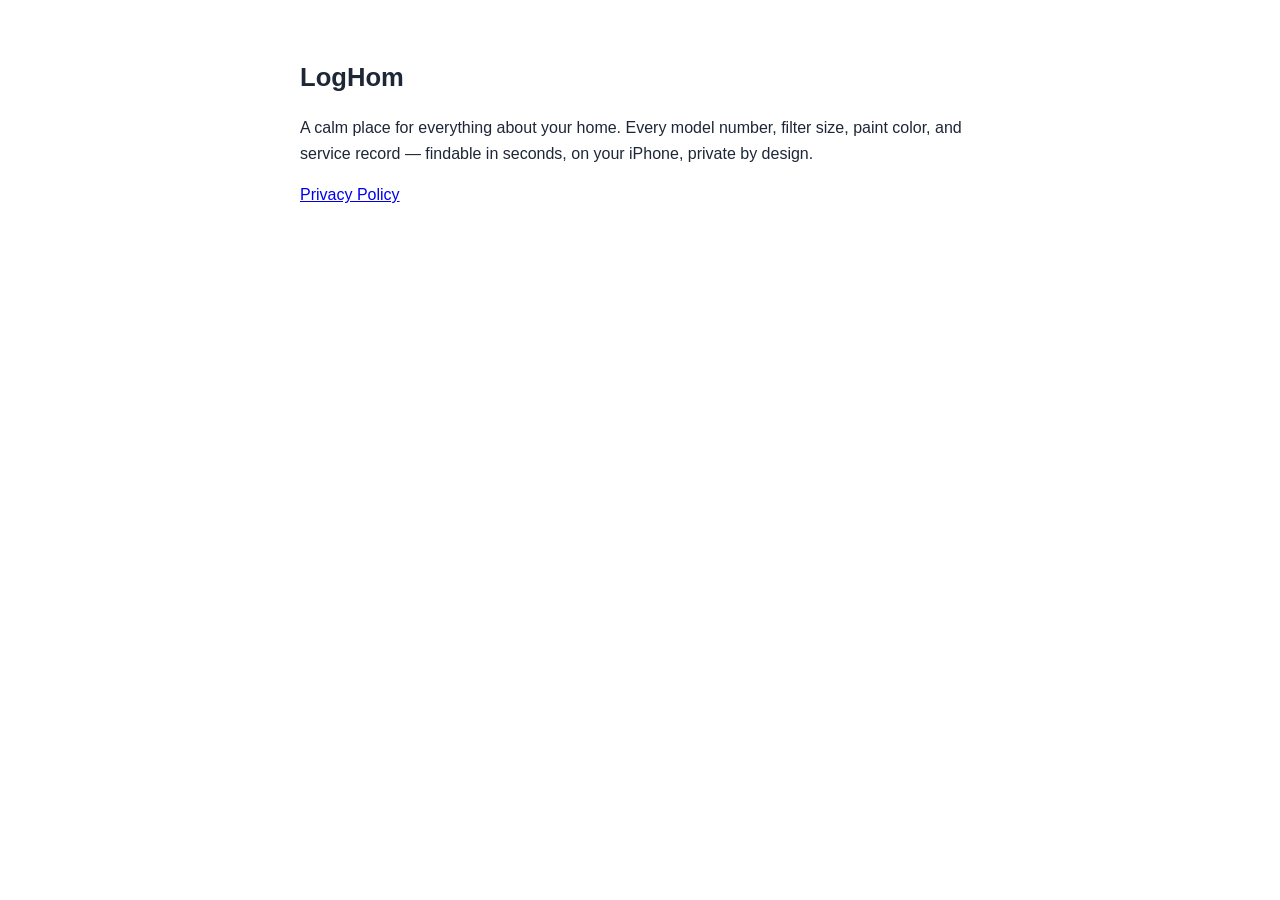
==== index.html @ 33694860 "LogHom site: privacy policy + landing page" ====
<!DOCTYPE html>
<html lang="en">
<head>
<meta charset="utf-8">
<meta name="viewport" content="width=device-width, initial-scale=1">
<title>LogHom</title>
<style>
  body { font-family: -apple-system, BlinkMacSystemFont, "Segoe UI", Roboto, sans-serif;
         max-width: 680px; margin: 0 auto; padding: 40px 24px; color: #1d2736; line-height: 1.6; }
  h1 { font-size: 1.6em; }
  @media (prefers-color-scheme: dark) { body { background: #0d1117; color: #e7edf3; } a { color: #8ab4f8; } }
</style>
</head>
<body>
<h1>LogHom</h1>
<p>A calm place for everything about your home. Every model number, filter size, paint color, and service record — findable in seconds, on your iPhone, private by design.</p>
<p><a href="privacy.html">Privacy Policy</a></p>
</body>
</html>
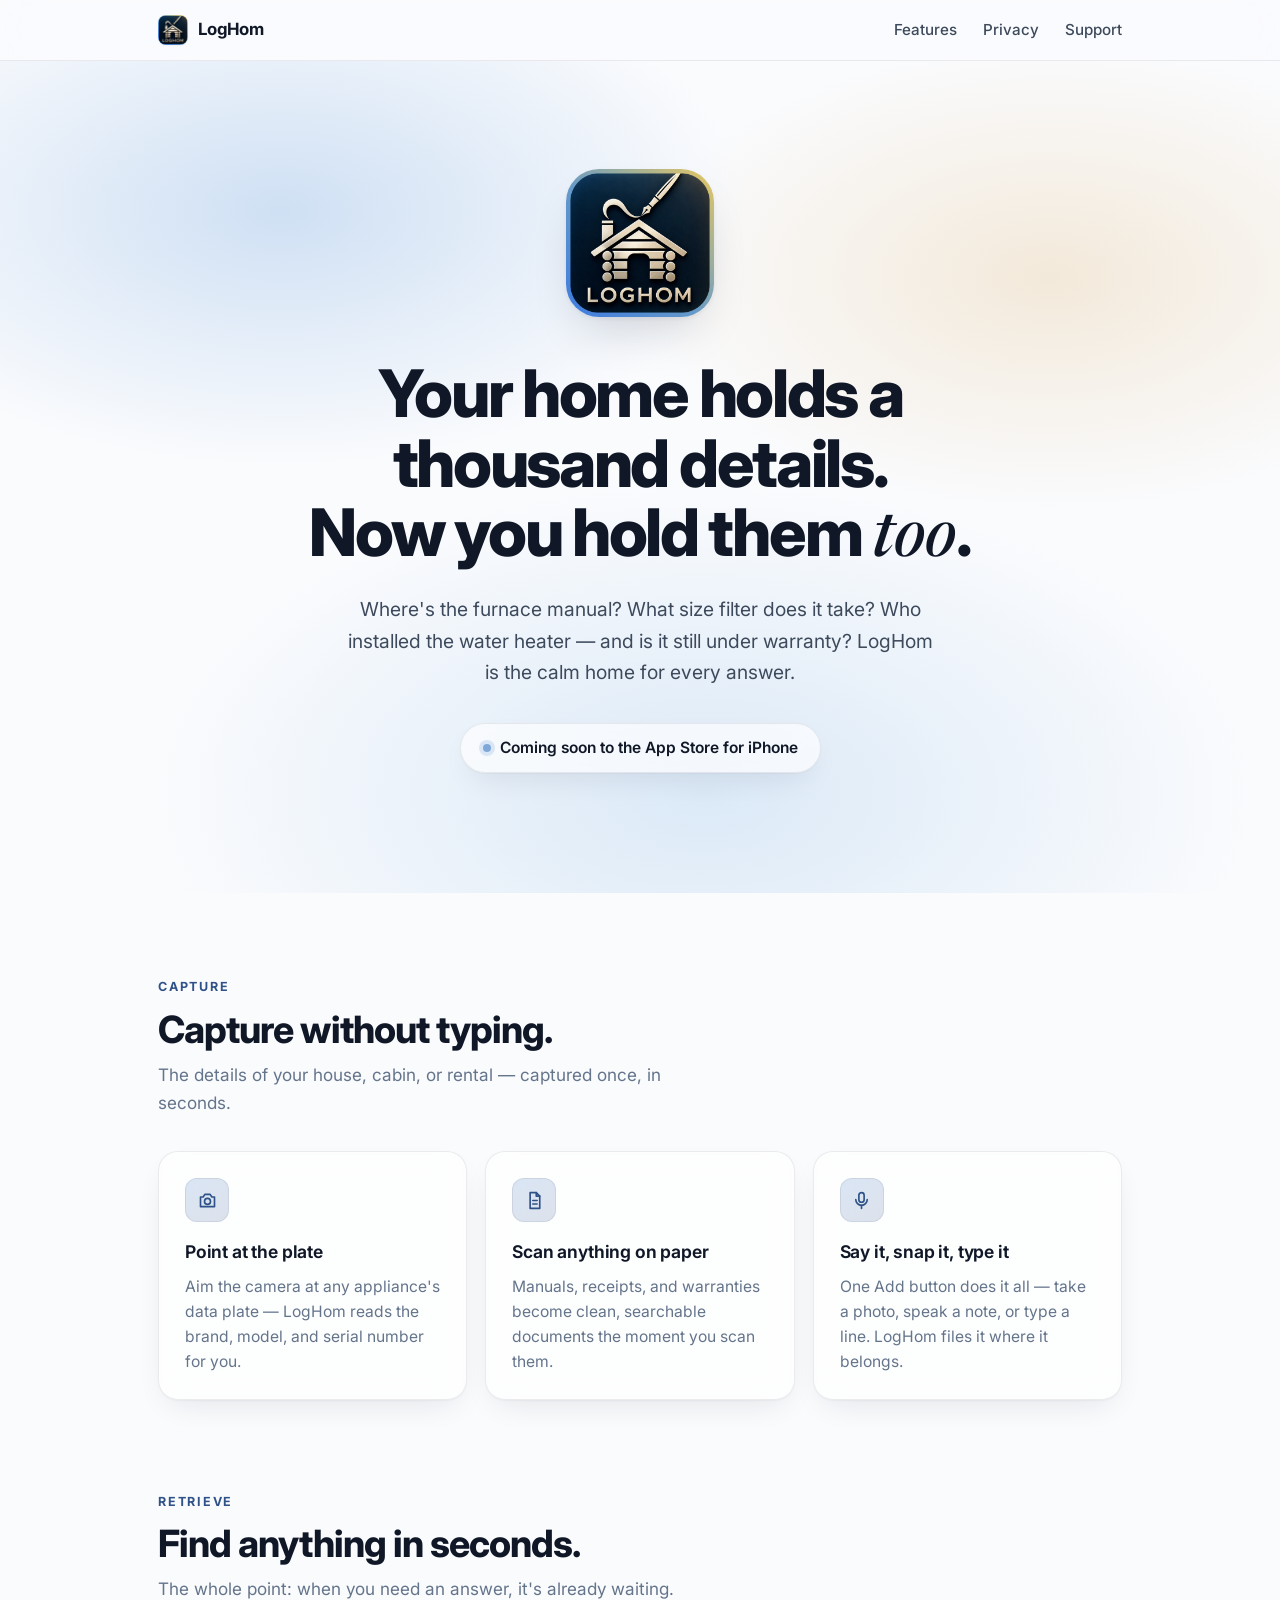
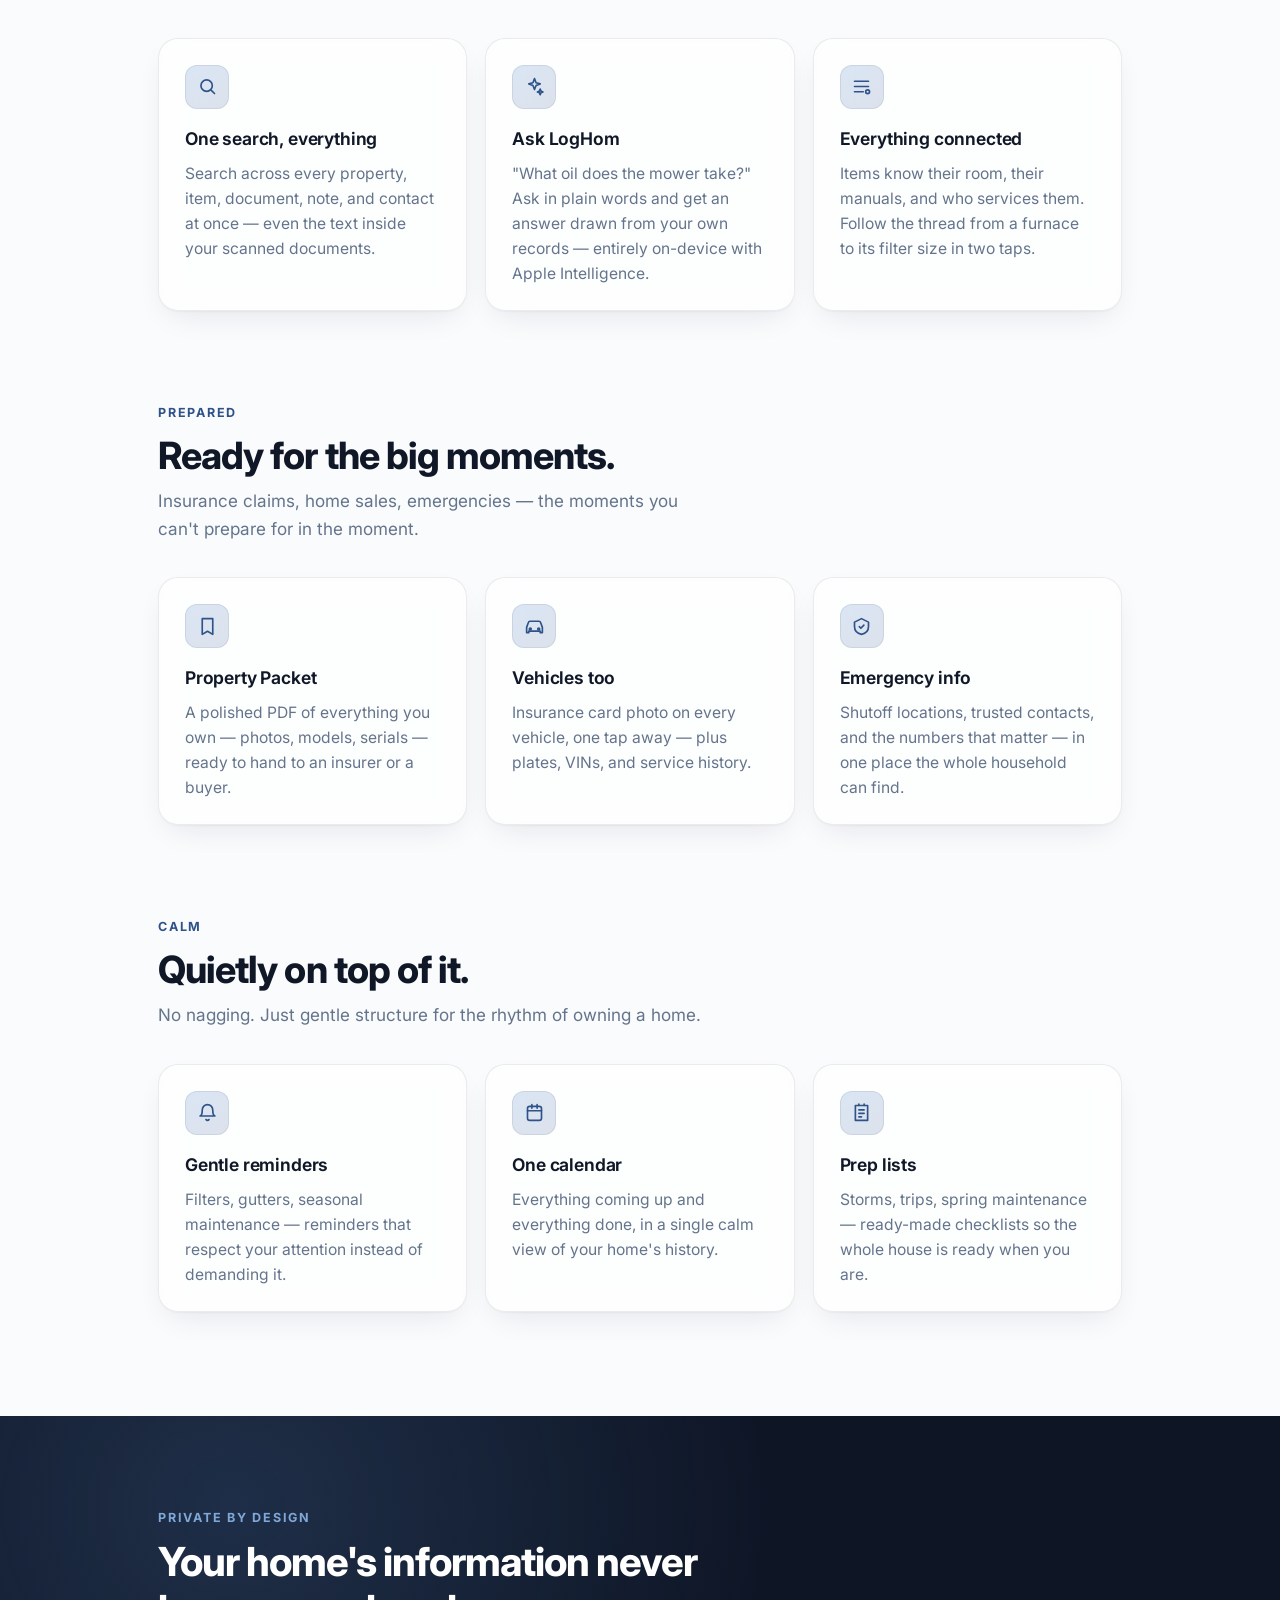
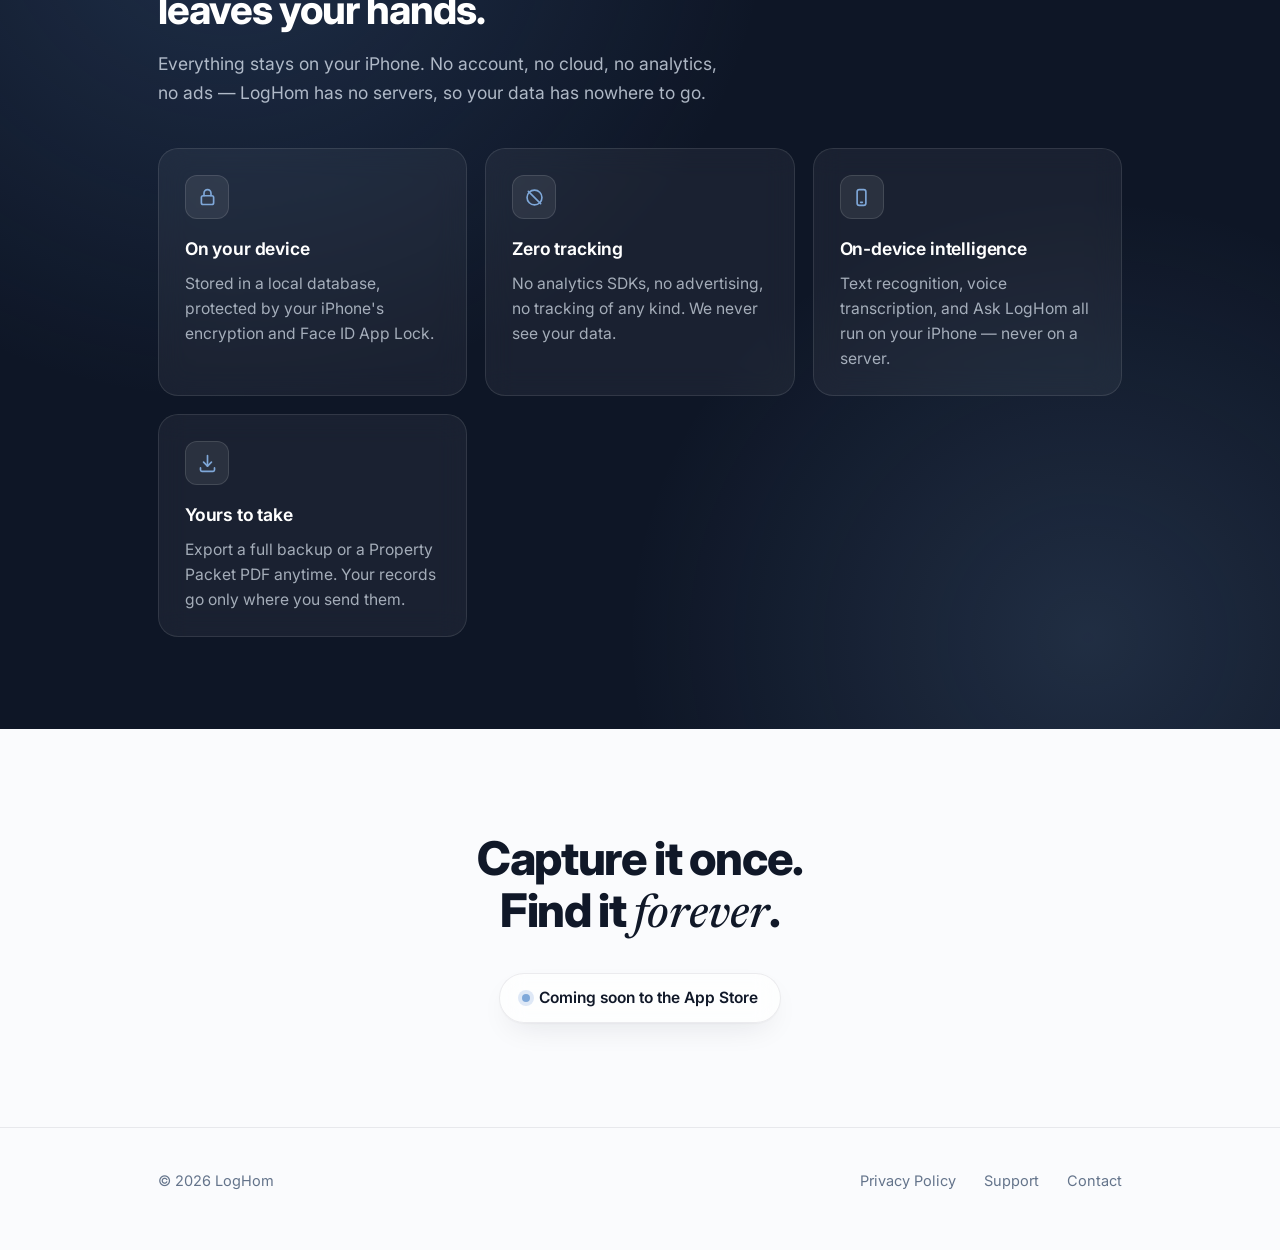
==== commit e27d12fa: "Full marketing site: premium landing page, support page, restyled privacy policy" ====
--- a/index.html
+++ b/index.html
@@ -3,17 +3,189 @@
 <head>
 <meta charset="utf-8">
 <meta name="viewport" content="width=device-width, initial-scale=1">
-<title>LogHom</title>
-<style>
-  body { font-family: -apple-system, BlinkMacSystemFont, "Segoe UI", Roboto, sans-serif;
-         max-width: 680px; margin: 0 auto; padding: 40px 24px; color: #1d2736; line-height: 1.6; }
-  h1 { font-size: 1.6em; }
-  @media (prefers-color-scheme: dark) { body { background: #0d1117; color: #e7edf3; } a { color: #8ab4f8; } }
-</style>
+<title>LogHom — Your home, organized &amp; calm</title>
+<meta name="description" content="LogHom is the calm home for every answer about your house. Capture appliance details, manuals, and service records once — find them in seconds, forever. Private by design, entirely on your iPhone.">
+<meta property="og:title" content="LogHom — Your home, organized & calm">
+<meta property="og:description" content="Every model number, filter size, and service record — findable in seconds. Private by design, entirely on your iPhone.">
+<meta property="og:image" content="https://loghom.github.io/icon.png">
+<meta property="og:url" content="https://loghom.github.io/">
+<link rel="icon" href="icon.png">
+<link rel="apple-touch-icon" href="icon.png">
+<link rel="stylesheet" href="style.css">
 </head>
 <body>
-<h1>LogHom</h1>
-<p>A calm place for everything about your home. Every model number, filter size, paint color, and service record — findable in seconds, on your iPhone, private by design.</p>
-<p><a href="privacy.html">Privacy Policy</a></p>
+
+<nav class="navbar">
+  <div class="wrap">
+    <a class="brand" href="/"><img src="icon.png" alt="">LogHom</a>
+    <a href="#capture">Features</a>
+    <a href="#privacy">Privacy</a>
+    <a href="support.html">Support</a>
+  </div>
+</nav>
+
+<header class="hero">
+  <div class="sky"></div>
+  <div class="wrap">
+    <img class="icon" src="icon.png" alt="LogHom app icon">
+    <h1>Your home holds a thousand details.<br>Now you hold them <em class="serif">too</em>.</h1>
+    <p class="lede">Where's the furnace manual? What size filter does it take? Who installed the water heater — and is it still under warranty? LogHom is the calm home for every answer.</p>
+    <span class="badge"><span class="dot"></span>Coming soon to the App&nbsp;Store for&nbsp;iPhone</span>
+  </div>
+</header>
+
+<section class="feature" id="capture">
+  <div class="wrap reveal">
+    <p class="kicker">Capture</p>
+    <h2>Capture without typing.</h2>
+    <p class="sub">The details of your house, cabin, or rental — captured once, in seconds.</p>
+    <div class="grid">
+      <div class="card reveal">
+        <div class="glyph"><svg viewBox="0 0 24 24"><path d="M4 8h3l2-3h6l2 3h3v11H4z"/><circle cx="12" cy="13" r="3.4"/></svg></div>
+        <h3>Point at the plate</h3>
+        <p>Aim the camera at any appliance's data plate — LogHom reads the brand, model, and serial number for you.</p>
+      </div>
+      <div class="card reveal">
+        <div class="glyph"><svg viewBox="0 0 24 24"><path d="M7 3h7l4 4v14H7z"/><path d="M14 3v4h4"/><path d="M10 12h5M10 16h5"/></svg></div>
+        <h3>Scan anything on paper</h3>
+        <p>Manuals, receipts, and warranties become clean, searchable documents the moment you scan them.</p>
+      </div>
+      <div class="card reveal">
+        <div class="glyph"><svg viewBox="0 0 24 24"><rect x="9" y="3" width="6" height="11" rx="3"/><path d="M5.5 11a6.5 6.5 0 0 0 13 0"/><path d="M12 17.5V21"/></svg></div>
+        <h3>Say it, snap it, type it</h3>
+        <p>One Add button does it all — take a photo, speak a note, or type a line. LogHom files it where it belongs.</p>
+      </div>
+    </div>
+  </div>
+</section>
+
+<section class="feature" id="find">
+  <div class="wrap reveal">
+    <p class="kicker">Retrieve</p>
+    <h2>Find anything in seconds.</h2>
+    <p class="sub">The whole point: when you need an answer, it's already waiting.</p>
+    <div class="grid">
+      <div class="card reveal">
+        <div class="glyph"><svg viewBox="0 0 24 24"><circle cx="11" cy="11" r="6.5"/><path d="M20 20l-4.2-4.2"/></svg></div>
+        <h3>One search, everything</h3>
+        <p>Search across every property, item, document, note, and contact at once — even the text inside your scanned documents.</p>
+      </div>
+      <div class="card reveal">
+        <div class="glyph"><svg viewBox="0 0 24 24"><path d="M12 3l1.8 4.7L18.5 9l-4.7 1.8L12 15.5l-1.8-4.7L5.5 9l4.7-1.3z"/><path d="M18.5 15l.9 2.3 2.3.9-2.3.9-.9 2.3-.9-2.3-2.3-.9 2.3-.9z"/></svg></div>
+        <h3>Ask LogHom</h3>
+        <p>"What oil does the mower take?" Ask in plain words and get an answer drawn from your own records — entirely on-device with Apple&nbsp;Intelligence.</p>
+      </div>
+      <div class="card reveal">
+        <div class="glyph"><svg viewBox="0 0 24 24"><path d="M4 6h16M4 12h16M4 18h10"/><circle cx="19" cy="18" r="2.2"/></svg></div>
+        <h3>Everything connected</h3>
+        <p>Items know their room, their manuals, and who services them. Follow the thread from a furnace to its filter size in two taps.</p>
+      </div>
+    </div>
+  </div>
+</section>
+
+<section class="feature" id="moments">
+  <div class="wrap reveal">
+    <p class="kicker">Prepared</p>
+    <h2>Ready for the big moments.</h2>
+    <p class="sub">Insurance claims, home sales, emergencies — the moments you can't prepare for in the moment.</p>
+    <div class="grid">
+      <div class="card reveal">
+        <div class="glyph"><svg viewBox="0 0 24 24"><path d="M6 3h12v18l-6-3.5L6 21z"/></svg></div>
+        <h3>Property Packet</h3>
+        <p>A polished PDF of everything you own — photos, models, serials — ready to hand to an insurer or a buyer.</p>
+      </div>
+      <div class="card reveal">
+        <div class="glyph"><svg viewBox="0 0 24 24"><path d="M3 13l2-5.5A2 2 0 0 1 6.9 6h10.2a2 2 0 0 1 1.9 1.5L21 13v6h-2.5v-1.8h-13V19H3z"/><circle cx="7.2" cy="14.8" r="1.1"/><circle cx="16.8" cy="14.8" r="1.1"/></svg></div>
+        <h3>Vehicles too</h3>
+        <p>Insurance card photo on every vehicle, one tap away — plus plates, VINs, and service history.</p>
+      </div>
+      <div class="card reveal">
+        <div class="glyph"><svg viewBox="0 0 24 24"><path d="M12 3l8 4v5c0 4.5-3.2 8-8 9-4.8-1-8-4.5-8-9V7z"/><path d="M9.5 12.2l1.8 1.8 3.4-3.6"/></svg></div>
+        <h3>Emergency info</h3>
+        <p>Shutoff locations, trusted contacts, and the numbers that matter — in one place the whole household can find.</p>
+      </div>
+    </div>
+  </div>
+</section>
+
+<section class="feature" id="calm">
+  <div class="wrap reveal">
+    <p class="kicker">Calm</p>
+    <h2>Quietly on top of it.</h2>
+    <p class="sub">No nagging. Just gentle structure for the rhythm of owning a home.</p>
+    <div class="grid">
+      <div class="card reveal">
+        <div class="glyph"><svg viewBox="0 0 24 24"><path d="M18 9a6 6 0 1 0-12 0c0 6-2.5 7-2.5 7h17S18 15 18 9z"/><path d="M10.3 20a2 2 0 0 0 3.4 0"/></svg></div>
+        <h3>Gentle reminders</h3>
+        <p>Filters, gutters, seasonal maintenance — reminders that respect your attention instead of demanding it.</p>
+      </div>
+      <div class="card reveal">
+        <div class="glyph"><svg viewBox="0 0 24 24"><rect x="4" y="5" width="16" height="16" rx="2.5"/><path d="M4 10h16M9 3v4M15 3v4"/></svg></div>
+        <h3>One calendar</h3>
+        <p>Everything coming up and everything done, in a single calm view of your home's history.</p>
+      </div>
+      <div class="card reveal">
+        <div class="glyph"><svg viewBox="0 0 24 24"><path d="M5 4h14v17H5z"/><path d="M9 9h6M9 13h6M9 17h3"/><path d="M9 4V2.5M15 4V2.5"/></svg></div>
+        <h3>Prep lists</h3>
+        <p>Storms, trips, spring maintenance — ready-made checklists so the whole house is ready when you are.</p>
+      </div>
+    </div>
+  </div>
+</section>
+
+<section class="band" id="privacy">
+  <div class="wrap reveal">
+    <p class="kicker">Private by design</p>
+    <h2>Your home's information never leaves your&nbsp;hands.</h2>
+    <p class="sub">Everything stays on your iPhone. No account, no cloud, no analytics, no ads — LogHom has no servers, so your data has nowhere to go.</p>
+    <div class="grid">
+      <div class="card reveal">
+        <div class="glyph"><svg viewBox="0 0 24 24"><rect x="5" y="10" width="14" height="10" rx="2"/><path d="M8 10V7a4 4 0 0 1 8 0v3"/></svg></div>
+        <h3>On your device</h3>
+        <p>Stored in a local database, protected by your iPhone's encryption and Face&nbsp;ID App&nbsp;Lock.</p>
+      </div>
+      <div class="card reveal">
+        <div class="glyph"><svg viewBox="0 0 24 24"><circle cx="12" cy="12" r="8.5"/><path d="M5 5l14 14"/></svg></div>
+        <h3>Zero tracking</h3>
+        <p>No analytics SDKs, no advertising, no tracking of any kind. We never see your data.</p>
+      </div>
+      <div class="card reveal">
+        <div class="glyph"><svg viewBox="0 0 24 24"><rect x="7" y="3" width="10" height="18" rx="2.5"/><path d="M11 17.5h2"/></svg></div>
+        <h3>On-device intelligence</h3>
+        <p>Text recognition, voice transcription, and Ask&nbsp;LogHom all run on your iPhone — never on a server.</p>
+      </div>
+      <div class="card reveal">
+        <div class="glyph"><svg viewBox="0 0 24 24"><path d="M12 3v12"/><path d="M7.5 10.5L12 15l4.5-4.5"/><path d="M4 17v2.5A1.5 1.5 0 0 0 5.5 21h13a1.5 1.5 0 0 0 1.5-1.5V17"/></svg></div>
+        <h3>Yours to take</h3>
+        <p>Export a full backup or a Property Packet PDF anytime. Your records go only where you send them.</p>
+      </div>
+    </div>
+  </div>
+</section>
+
+<section class="closer">
+  <div class="wrap reveal">
+    <h2>Capture it once.<br>Find it <em class="serif">forever</em>.</h2>
+    <span class="badge"><span class="dot"></span>Coming soon to the App&nbsp;Store</span>
+  </div>
+</section>
+
+<footer>
+  <div class="wrap">
+    <span class="copy">© 2026 LogHom</span>
+    <a href="privacy.html">Privacy Policy</a>
+    <a href="support.html">Support</a>
+    <a href="mailto:eknudsen1@icloud.com">Contact</a>
+  </div>
+</footer>
+
+<script>
+  const io = new IntersectionObserver((entries) => {
+    for (const e of entries) if (e.isIntersecting) { e.target.classList.add('in'); io.unobserve(e.target); }
+  }, { threshold: 0.12 });
+  document.querySelectorAll('.reveal').forEach(el => io.observe(el));
+</script>
+
 </body>
 </html>
--- a/style.css
+++ b/style.css
@@ -0,0 +1,211 @@
+/* LogHom — calm, premium, sky-brand design system */
+
+@import url('https://fonts.googleapis.com/css2?family=Inter:opsz,wght@14..32,400;14..32,500;14..32,600;14..32,700;14..32,800&family=Newsreader:ital,opsz,wght@1,6..72,400;1,6..72,500&display=swap');
+
+:root {
+  --ink: #101828;
+  --ink-soft: #3d4a5c;
+  --muted: #64748b;
+  --bg: #fafbfd;
+  --card: rgba(255, 255, 255, 0.66);
+  --card-solid: #ffffff;
+  --accent: #2f5288;
+  --accent-2: #7fa8d9;
+  --band: #0e1626;
+  --band-ink: #dfe8f4;
+  --border: rgba(16, 24, 40, 0.08);
+  --shadow: 0 1px 2px rgba(16,24,40,.04), 0 12px 32px -12px rgba(16,24,40,.12);
+  --shadow-lift: 0 2px 4px rgba(16,24,40,.05), 0 24px 48px -16px rgba(16,24,40,.18);
+  --sky-a: #cfe0f4;
+  --sky-b: #f3e9da;
+  --sky-c: #dbe9f7;
+}
+@media (prefers-color-scheme: dark) {
+  :root {
+    --ink: #eef2f8;
+    --ink-soft: #b9c4d4;
+    --muted: #8b97aa;
+    --bg: #0b111c;
+    --card: rgba(23, 32, 48, 0.55);
+    --card-solid: #151d2c;
+    --accent: #93b8e8;
+    --accent-2: #4a6da0;
+    --band: #060b14;
+    --band-ink: #d6e1f0;
+    --border: rgba(238, 242, 248, 0.09);
+    --shadow: 0 1px 2px rgba(0,0,0,.3), 0 12px 32px -12px rgba(0,0,0,.5);
+    --shadow-lift: 0 2px 4px rgba(0,0,0,.4), 0 24px 48px -16px rgba(0,0,0,.6);
+    --sky-a: #16233c;
+    --sky-b: #241f2e;
+    --sky-c: #101c30;
+  }
+}
+
+* { box-sizing: border-box; }
+html { scroll-behavior: smooth; }
+body {
+  font-family: "Inter", -apple-system, BlinkMacSystemFont, "Segoe UI", sans-serif;
+  margin: 0; background: var(--bg); color: var(--ink);
+  line-height: 1.65; font-size: 16.5px;
+  -webkit-font-smoothing: antialiased;
+}
+::selection { background: var(--accent-2); color: #fff; }
+a { color: var(--accent); text-decoration: none; }
+a:hover { text-decoration: underline; text-underline-offset: 3px; }
+.wrap { max-width: 1020px; margin: 0 auto; padding: 0 28px; }
+
+em.serif {
+  font-family: "Newsreader", Georgia, serif;
+  font-style: italic; font-weight: 500;
+  letter-spacing: 0;
+}
+
+/* ---------- nav ---------- */
+.navbar {
+  position: sticky; top: 0; z-index: 50;
+  backdrop-filter: blur(18px) saturate(1.6);
+  -webkit-backdrop-filter: blur(18px) saturate(1.6);
+  background: color-mix(in srgb, var(--bg) 62%, transparent);
+  border-bottom: 1px solid var(--border);
+}
+.navbar .wrap { display: flex; align-items: center; gap: 26px; height: 60px; }
+.brand {
+  display: flex; align-items: center; gap: 10px;
+  font-weight: 700; font-size: 1.02em; letter-spacing: -0.01em;
+  color: var(--ink) !important; margin-right: auto;
+}
+.brand:hover { text-decoration: none; }
+.brand img { width: 30px; height: 30px; border-radius: 8px; box-shadow: var(--shadow); }
+.navbar a:not(.brand) { color: var(--ink-soft); font-size: 0.92em; font-weight: 500; }
+.navbar a:not(.brand):hover { color: var(--accent); text-decoration: none; }
+
+/* ---------- hero ---------- */
+.hero {
+  position: relative; overflow: hidden;
+  text-align: center; padding: 108px 0 120px;
+}
+.hero .sky {
+  position: absolute; inset: 0; z-index: -1;
+  background:
+    radial-gradient(52% 44% at 22% 18%, var(--sky-a) 0%, transparent 70%),
+    radial-gradient(46% 40% at 82% 26%, var(--sky-b) 0%, transparent 70%),
+    radial-gradient(60% 52% at 55% 88%, var(--sky-c) 0%, transparent 72%);
+  animation: drift 26s ease-in-out infinite alternate;
+}
+@keyframes drift {
+  from { transform: translate3d(-2.5%, 0, 0) scale(1.06); }
+  to   { transform: translate3d(2.5%, -2%, 0) scale(1.12); }
+}
+.hero img.icon {
+  width: 148px; height: 148px; border-radius: 33px;
+  box-shadow: 0 2px 0 rgba(255,255,255,.35) inset, var(--shadow-lift);
+}
+.hero h1 {
+  font-size: clamp(2.5rem, 6vw, 4.1rem);
+  font-weight: 800; letter-spacing: -0.035em; line-height: 1.06;
+  margin: 34px auto 18px; max-width: 720px;
+}
+.hero p.lede {
+  max-width: 590px; margin: 0 auto 34px;
+  font-size: 1.17em; color: var(--ink-soft);
+}
+.badge {
+  display: inline-flex; align-items: center; gap: 9px;
+  background: var(--card); border: 1px solid var(--border);
+  backdrop-filter: blur(12px); -webkit-backdrop-filter: blur(12px);
+  color: var(--ink); padding: 11px 22px; border-radius: 999px;
+  font-weight: 600; font-size: 0.94em; box-shadow: var(--shadow);
+}
+.badge .dot {
+  width: 8px; height: 8px; border-radius: 50%;
+  background: var(--accent-2);
+  box-shadow: 0 0 0 4px color-mix(in srgb, var(--accent-2) 25%, transparent);
+}
+
+/* ---------- sections ---------- */
+section.feature { padding: 84px 0 8px; }
+.kicker {
+  color: var(--accent); font-weight: 700; font-size: 0.76em;
+  text-transform: uppercase; letter-spacing: 0.14em; margin: 0 0 10px;
+}
+section.feature h2 {
+  font-size: clamp(1.7rem, 3.4vw, 2.35rem);
+  font-weight: 750; letter-spacing: -0.025em; line-height: 1.15;
+  margin: 0 0 10px; max-width: 640px;
+}
+section.feature > .wrap > p.sub { color: var(--muted); max-width: 560px; margin: 0 0 8px; font-size: 1.04em; }
+
+.grid { display: grid; grid-template-columns: repeat(auto-fit, minmax(258px, 1fr)); gap: 18px; margin-top: 34px; }
+.card {
+  background: var(--card); border: 1px solid var(--border); border-radius: 20px;
+  padding: 26px 26px 24px; box-shadow: var(--shadow);
+  backdrop-filter: blur(14px); -webkit-backdrop-filter: blur(14px);
+  transition: transform .35s cubic-bezier(.2,.8,.2,1), box-shadow .35s;
+}
+.card:hover { transform: translateY(-4px); box-shadow: var(--shadow-lift); }
+.card .glyph {
+  width: 44px; height: 44px; border-radius: 12px;
+  display: grid; place-items: center; margin-bottom: 16px;
+  background: linear-gradient(145deg, color-mix(in srgb, var(--accent-2) 28%, transparent), color-mix(in srgb, var(--accent) 16%, transparent));
+  border: 1px solid var(--border);
+}
+.card .glyph svg { width: 21px; height: 21px; stroke: var(--accent); fill: none; stroke-width: 1.9; stroke-linecap: round; stroke-linejoin: round; }
+.card h3 { margin: 0 0 7px; font-size: 1.06em; font-weight: 650; letter-spacing: -0.01em; }
+.card p { margin: 0; color: var(--muted); font-size: 0.95em; line-height: 1.6; }
+
+/* ---------- privacy band ---------- */
+.band {
+  margin-top: 96px; padding: 92px 0;
+  background:
+    radial-gradient(70% 90% at 18% 10%, rgba(74,109,160,.28) 0%, transparent 60%),
+    radial-gradient(60% 80% at 85% 90%, rgba(127,168,217,.16) 0%, transparent 60%),
+    var(--band);
+  color: var(--band-ink);
+}
+.band .kicker { color: var(--accent-2); }
+.band h2 {
+  font-size: clamp(1.8rem, 3.6vw, 2.5rem);
+  font-weight: 750; letter-spacing: -0.025em; line-height: 1.18;
+  margin: 0 0 14px; max-width: 620px; color: #fff;
+}
+@media (prefers-color-scheme: dark) { .band h2 { color: var(--band-ink); } }
+.band p.sub { max-width: 560px; color: color-mix(in srgb, var(--band-ink) 76%, transparent); font-size: 1.06em; }
+.band .grid { margin-top: 40px; }
+.band .card {
+  background: rgba(255,255,255,.05); border-color: rgba(255,255,255,.1);
+  box-shadow: none;
+}
+.band .card h3 { color: #fff; }
+.band .card p { color: color-mix(in srgb, var(--band-ink) 70%, transparent); }
+.band .card .glyph { background: rgba(255,255,255,.07); border-color: rgba(255,255,255,.12); }
+.band .card .glyph svg { stroke: var(--accent-2); }
+
+/* ---------- closer ---------- */
+.closer { text-align: center; padding: 104px 0; }
+.closer h2 {
+  font-size: clamp(1.9rem, 4.2vw, 2.9rem);
+  font-weight: 800; letter-spacing: -0.03em; line-height: 1.12; margin: 0 0 30px;
+}
+
+/* ---------- footer ---------- */
+footer { border-top: 1px solid var(--border); padding: 42px 0 56px; }
+footer .wrap { display: flex; flex-wrap: wrap; gap: 10px 28px; align-items: center; }
+footer .copy { color: var(--muted); font-size: 0.88em; margin-right: auto; }
+footer a { color: var(--muted); font-size: 0.88em; }
+footer a:hover { color: var(--accent); }
+
+/* ---------- article pages (privacy / support) ---------- */
+article { max-width: 700px; margin: 0 auto; padding: 64px 28px 96px; }
+article h1 { font-size: 2.1rem; font-weight: 800; letter-spacing: -0.03em; margin: 0 0 6px; }
+article .updated { color: var(--muted); font-size: 0.9em; }
+article h2 { font-size: 1.18em; font-weight: 650; letter-spacing: -0.01em; margin-top: 2.2em; }
+article .card { margin-top: 18px; }
+article .card h3 { font-size: 1.02em; }
+
+/* ---------- reveal ---------- */
+.reveal { opacity: 0; transform: translateY(22px); transition: opacity .7s ease, transform .7s cubic-bezier(.2,.8,.2,1); }
+.reveal.in { opacity: 1; transform: none; }
+@media (prefers-reduced-motion: reduce) {
+  .hero .sky { animation: none; }
+  .reveal { opacity: 1; transform: none; transition: none; }
+}
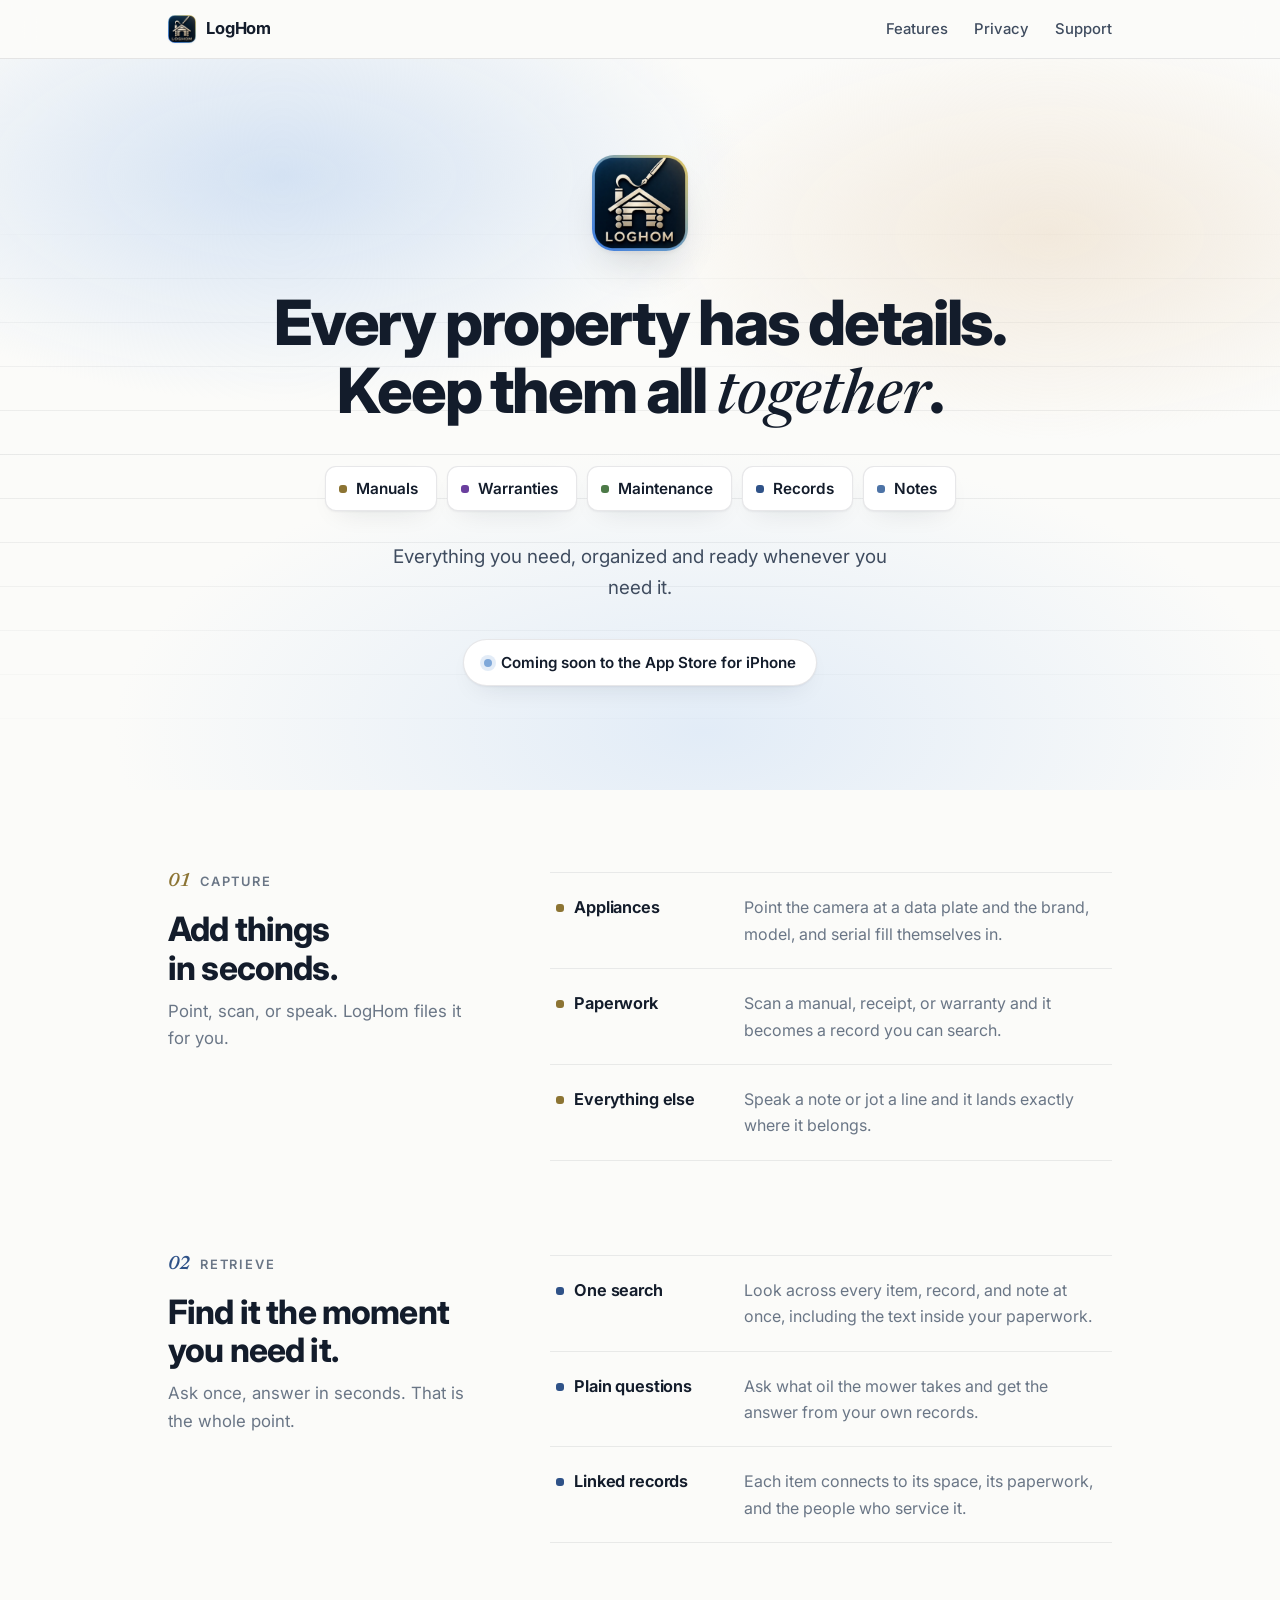
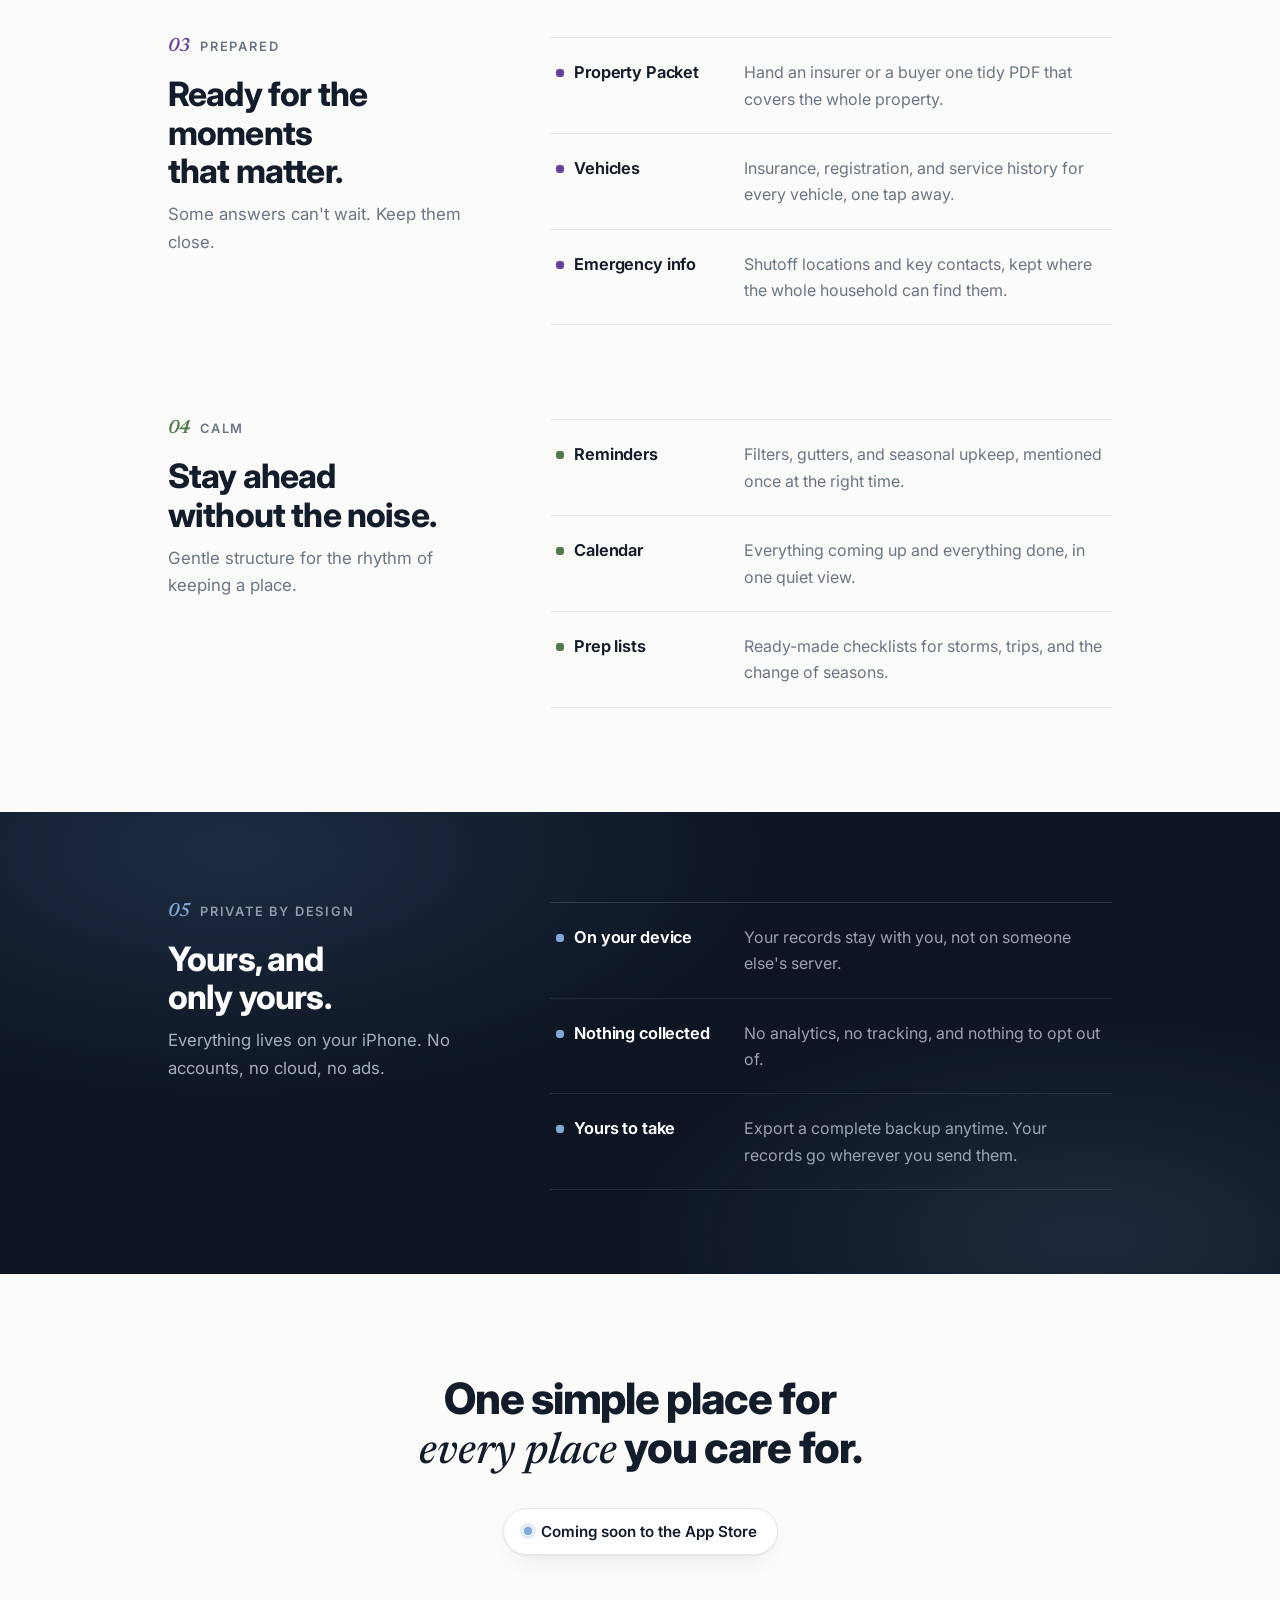
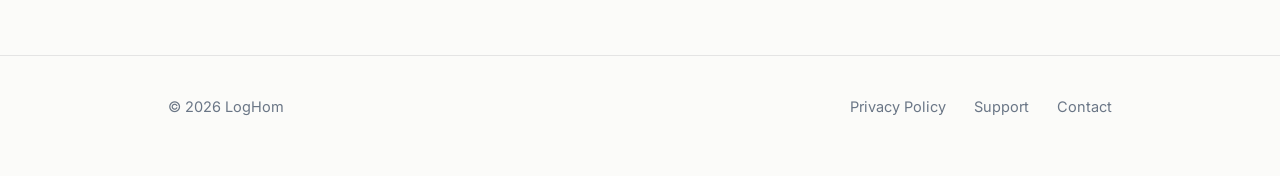
==== commit 33636523: "Redesign: ledger layout, new hero copy, tightened feature cards, custom domain loghom.com" ====
--- a/index.html
+++ b/index.html
@@ -3,12 +3,13 @@
 <head>
 <meta charset="utf-8">
 <meta name="viewport" content="width=device-width, initial-scale=1">
-<title>LogHom — Your home, organized &amp; calm</title>
-<meta name="description" content="LogHom is the calm home for every answer about your house. Capture appliance details, manuals, and service records once — find them in seconds, forever. Private by design, entirely on your iPhone.">
-<meta property="og:title" content="LogHom — Your home, organized & calm">
-<meta property="og:description" content="Every model number, filter size, and service record — findable in seconds. Private by design, entirely on your iPhone.">
-<meta property="og:image" content="https://loghom.github.io/icon.png">
-<meta property="og:url" content="https://loghom.github.io/">
+<title>LogHom | Every property has details. Keep them all together.</title>
+<meta name="description" content="One simple place for everything about your home, cabin, or rental. Manuals, warranties, maintenance, and records, organized and ready whenever you need them.">
+<link rel="canonical" href="https://loghom.com/">
+<meta property="og:title" content="LogHom | Keep every property detail together">
+<meta property="og:description" content="Manuals, warranties, maintenance, records, and notes. Organized and ready whenever you need them.">
+<meta property="og:image" content="https://loghom.com/icon.png">
+<meta property="og:url" content="https://loghom.com/">
 <link rel="icon" href="icon.png">
 <link rel="apple-touch-icon" href="icon.png">
 <link rel="stylesheet" href="style.css">
@@ -19,7 +20,7 @@
   <div class="wrap">
     <a class="brand" href="/"><img src="icon.png" alt="">LogHom</a>
     <a href="#capture">Features</a>
-    <a href="#privacy">Privacy</a>
+    <a href="#private">Privacy</a>
     <a href="support.html">Support</a>
   </div>
 </nav>
@@ -28,145 +29,142 @@
   <div class="sky"></div>
   <div class="wrap">
     <img class="icon" src="icon.png" alt="LogHom app icon">
-    <h1>Your home holds a thousand details.<br>Now you hold them <em class="serif">too</em>.</h1>
-    <p class="lede">Where's the furnace manual? What size filter does it take? Who installed the water heater — and is it still under warranty? LogHom is the calm home for every answer.</p>
+    <h1>Every property has details.<br>Keep them all <em class="serif">together</em>.</h1>
+    <ul class="tabs">
+      <li>Manuals</li>
+      <li>Warranties</li>
+      <li>Maintenance</li>
+      <li>Records</li>
+      <li>Notes</li>
+    </ul>
+    <p class="lede">Everything you need, organized and ready whenever you need it.</p>
     <span class="badge"><span class="dot"></span>Coming soon to the App&nbsp;Store for&nbsp;iPhone</span>
   </div>
 </header>
 
-<section class="feature" id="capture">
-  <div class="wrap reveal">
-    <p class="kicker">Capture</p>
-    <h2>Capture without typing.</h2>
-    <p class="sub">The details of your house, cabin, or rental — captured once, in seconds.</p>
-    <div class="grid">
-      <div class="card reveal">
-        <div class="glyph"><svg viewBox="0 0 24 24"><path d="M4 8h3l2-3h6l2 3h3v11H4z"/><circle cx="12" cy="13" r="3.4"/></svg></div>
-        <h3>Point at the plate</h3>
-        <p>Aim the camera at any appliance's data plate — LogHom reads the brand, model, and serial number for you.</p>
-      </div>
-      <div class="card reveal">
-        <div class="glyph"><svg viewBox="0 0 24 24"><path d="M7 3h7l4 4v14H7z"/><path d="M14 3v4h4"/><path d="M10 12h5M10 16h5"/></svg></div>
-        <h3>Scan anything on paper</h3>
-        <p>Manuals, receipts, and warranties become clean, searchable documents the moment you scan them.</p>
-      </div>
-      <div class="card reveal">
-        <div class="glyph"><svg viewBox="0 0 24 24"><rect x="9" y="3" width="6" height="11" rx="3"/><path d="M5.5 11a6.5 6.5 0 0 0 13 0"/><path d="M12 17.5V21"/></svg></div>
-        <h3>Say it, snap it, type it</h3>
-        <p>One Add button does it all — take a photo, speak a note, or type a line. LogHom files it where it belongs.</p>
-      </div>
-    </div>
+<section class="chapter" id="capture">
+  <div class="wrap chapter-grid">
+    <header class="chapter-head reveal">
+      <p class="kicker"><span class="num">01</span>Capture</p>
+      <h2>Add things in seconds.</h2>
+      <p class="sub">Point, scan, or speak. LogHom files it for you.</p>
+    </header>
+    <ul class="ledger">
+      <li class="reveal">
+        <h3>Appliances</h3>
+        <p>Point the camera at a data plate and the brand, model, and serial fill themselves in.</p>
+      </li>
+      <li class="reveal">
+        <h3>Paperwork</h3>
+        <p>Scan a manual, receipt, or warranty and it becomes a record you can search.</p>
+      </li>
+      <li class="reveal">
+        <h3>Everything else</h3>
+        <p>Speak a note or jot a line and it lands exactly where it belongs.</p>
+      </li>
+    </ul>
   </div>
 </section>
 
-<section class="feature" id="find">
-  <div class="wrap reveal">
-    <p class="kicker">Retrieve</p>
-    <h2>Find anything in seconds.</h2>
-    <p class="sub">The whole point: when you need an answer, it's already waiting.</p>
-    <div class="grid">
-      <div class="card reveal">
-        <div class="glyph"><svg viewBox="0 0 24 24"><circle cx="11" cy="11" r="6.5"/><path d="M20 20l-4.2-4.2"/></svg></div>
-        <h3>One search, everything</h3>
-        <p>Search across every property, item, document, note, and contact at once — even the text inside your scanned documents.</p>
-      </div>
-      <div class="card reveal">
-        <div class="glyph"><svg viewBox="0 0 24 24"><path d="M12 3l1.8 4.7L18.5 9l-4.7 1.8L12 15.5l-1.8-4.7L5.5 9l4.7-1.3z"/><path d="M18.5 15l.9 2.3 2.3.9-2.3.9-.9 2.3-.9-2.3-2.3-.9 2.3-.9z"/></svg></div>
-        <h3>Ask LogHom</h3>
-        <p>"What oil does the mower take?" Ask in plain words and get an answer drawn from your own records — entirely on-device with Apple&nbsp;Intelligence.</p>
-      </div>
-      <div class="card reveal">
-        <div class="glyph"><svg viewBox="0 0 24 24"><path d="M4 6h16M4 12h16M4 18h10"/><circle cx="19" cy="18" r="2.2"/></svg></div>
-        <h3>Everything connected</h3>
-        <p>Items know their room, their manuals, and who services them. Follow the thread from a furnace to its filter size in two taps.</p>
-      </div>
-    </div>
+<section class="chapter" id="retrieve">
+  <div class="wrap chapter-grid">
+    <header class="chapter-head reveal">
+      <p class="kicker"><span class="num">02</span>Retrieve</p>
+      <h2>Find it the moment you need it.</h2>
+      <p class="sub">Ask once, answer in seconds. That is the whole point.</p>
+    </header>
+    <ul class="ledger">
+      <li class="reveal">
+        <h3>One search</h3>
+        <p>Look across every item, record, and note at once, including the text inside your paperwork.</p>
+      </li>
+      <li class="reveal">
+        <h3>Plain questions</h3>
+        <p>Ask what oil the mower takes and get the answer from your own records.</p>
+      </li>
+      <li class="reveal">
+        <h3>Linked records</h3>
+        <p>Each item connects to its space, its paperwork, and the people who service it.</p>
+      </li>
+    </ul>
   </div>
 </section>
 
-<section class="feature" id="moments">
-  <div class="wrap reveal">
-    <p class="kicker">Prepared</p>
-    <h2>Ready for the big moments.</h2>
-    <p class="sub">Insurance claims, home sales, emergencies — the moments you can't prepare for in the moment.</p>
-    <div class="grid">
-      <div class="card reveal">
-        <div class="glyph"><svg viewBox="0 0 24 24"><path d="M6 3h12v18l-6-3.5L6 21z"/></svg></div>
+<section class="chapter" id="prepared">
+  <div class="wrap chapter-grid">
+    <header class="chapter-head reveal">
+      <p class="kicker"><span class="num">03</span>Prepared</p>
+      <h2>Ready for the moments that matter.</h2>
+      <p class="sub">Some answers can't wait. Keep them close.</p>
+    </header>
+    <ul class="ledger">
+      <li class="reveal">
         <h3>Property Packet</h3>
-        <p>A polished PDF of everything you own — photos, models, serials — ready to hand to an insurer or a buyer.</p>
-      </div>
-      <div class="card reveal">
-        <div class="glyph"><svg viewBox="0 0 24 24"><path d="M3 13l2-5.5A2 2 0 0 1 6.9 6h10.2a2 2 0 0 1 1.9 1.5L21 13v6h-2.5v-1.8h-13V19H3z"/><circle cx="7.2" cy="14.8" r="1.1"/><circle cx="16.8" cy="14.8" r="1.1"/></svg></div>
-        <h3>Vehicles too</h3>
-        <p>Insurance card photo on every vehicle, one tap away — plus plates, VINs, and service history.</p>
-      </div>
-      <div class="card reveal">
-        <div class="glyph"><svg viewBox="0 0 24 24"><path d="M12 3l8 4v5c0 4.5-3.2 8-8 9-4.8-1-8-4.5-8-9V7z"/><path d="M9.5 12.2l1.8 1.8 3.4-3.6"/></svg></div>
+        <p>Hand an insurer or a buyer one tidy PDF that covers the whole property.</p>
+      </li>
+      <li class="reveal">
+        <h3>Vehicles</h3>
+        <p>Insurance, registration, and service history for every vehicle, one tap away.</p>
+      </li>
+      <li class="reveal">
         <h3>Emergency info</h3>
-        <p>Shutoff locations, trusted contacts, and the numbers that matter — in one place the whole household can find.</p>
-      </div>
-    </div>
+        <p>Shutoff locations and key contacts, kept where the whole household can find them.</p>
+      </li>
+    </ul>
   </div>
 </section>
 
-<section class="feature" id="calm">
-  <div class="wrap reveal">
-    <p class="kicker">Calm</p>
-    <h2>Quietly on top of it.</h2>
-    <p class="sub">No nagging. Just gentle structure for the rhythm of owning a home.</p>
-    <div class="grid">
-      <div class="card reveal">
-        <div class="glyph"><svg viewBox="0 0 24 24"><path d="M18 9a6 6 0 1 0-12 0c0 6-2.5 7-2.5 7h17S18 15 18 9z"/><path d="M10.3 20a2 2 0 0 0 3.4 0"/></svg></div>
-        <h3>Gentle reminders</h3>
-        <p>Filters, gutters, seasonal maintenance — reminders that respect your attention instead of demanding it.</p>
-      </div>
-      <div class="card reveal">
-        <div class="glyph"><svg viewBox="0 0 24 24"><rect x="4" y="5" width="16" height="16" rx="2.5"/><path d="M4 10h16M9 3v4M15 3v4"/></svg></div>
-        <h3>One calendar</h3>
-        <p>Everything coming up and everything done, in a single calm view of your home's history.</p>
-      </div>
-      <div class="card reveal">
-        <div class="glyph"><svg viewBox="0 0 24 24"><path d="M5 4h14v17H5z"/><path d="M9 9h6M9 13h6M9 17h3"/><path d="M9 4V2.5M15 4V2.5"/></svg></div>
+<section class="chapter" id="calm">
+  <div class="wrap chapter-grid">
+    <header class="chapter-head reveal">
+      <p class="kicker"><span class="num">04</span>Calm</p>
+      <h2>Stay ahead without the noise.</h2>
+      <p class="sub">Gentle structure for the rhythm of keeping a place.</p>
+    </header>
+    <ul class="ledger">
+      <li class="reveal">
+        <h3>Reminders</h3>
+        <p>Filters, gutters, and seasonal upkeep, mentioned once at the right time.</p>
+      </li>
+      <li class="reveal">
+        <h3>Calendar</h3>
+        <p>Everything coming up and everything done, in one quiet view.</p>
+      </li>
+      <li class="reveal">
         <h3>Prep lists</h3>
-        <p>Storms, trips, spring maintenance — ready-made checklists so the whole house is ready when you are.</p>
-      </div>
-    </div>
+        <p>Ready-made checklists for storms, trips, and the change of seasons.</p>
+      </li>
+    </ul>
   </div>
 </section>
 
-<section class="band" id="privacy">
-  <div class="wrap reveal">
-    <p class="kicker">Private by design</p>
-    <h2>Your home's information never leaves your&nbsp;hands.</h2>
-    <p class="sub">Everything stays on your iPhone. No account, no cloud, no analytics, no ads — LogHom has no servers, so your data has nowhere to go.</p>
-    <div class="grid">
-      <div class="card reveal">
-        <div class="glyph"><svg viewBox="0 0 24 24"><rect x="5" y="10" width="14" height="10" rx="2"/><path d="M8 10V7a4 4 0 0 1 8 0v3"/></svg></div>
+<section class="chapter band" id="private">
+  <div class="wrap chapter-grid">
+    <header class="chapter-head reveal">
+      <p class="kicker"><span class="num">05</span>Private by design</p>
+      <h2>Yours, and only yours.</h2>
+      <p class="sub">Everything lives on your iPhone. No accounts, no cloud, no ads.</p>
+    </header>
+    <ul class="ledger">
+      <li class="reveal">
         <h3>On your device</h3>
-        <p>Stored in a local database, protected by your iPhone's encryption and Face&nbsp;ID App&nbsp;Lock.</p>
-      </div>
-      <div class="card reveal">
-        <div class="glyph"><svg viewBox="0 0 24 24"><circle cx="12" cy="12" r="8.5"/><path d="M5 5l14 14"/></svg></div>
-        <h3>Zero tracking</h3>
-        <p>No analytics SDKs, no advertising, no tracking of any kind. We never see your data.</p>
-      </div>
-      <div class="card reveal">
-        <div class="glyph"><svg viewBox="0 0 24 24"><rect x="7" y="3" width="10" height="18" rx="2.5"/><path d="M11 17.5h2"/></svg></div>
-        <h3>On-device intelligence</h3>
-        <p>Text recognition, voice transcription, and Ask&nbsp;LogHom all run on your iPhone — never on a server.</p>
-      </div>
-      <div class="card reveal">
-        <div class="glyph"><svg viewBox="0 0 24 24"><path d="M12 3v12"/><path d="M7.5 10.5L12 15l4.5-4.5"/><path d="M4 17v2.5A1.5 1.5 0 0 0 5.5 21h13a1.5 1.5 0 0 0 1.5-1.5V17"/></svg></div>
+        <p>Your records stay with you, not on someone else's server.</p>
+      </li>
+      <li class="reveal">
+        <h3>Nothing collected</h3>
+        <p>No analytics, no tracking, and nothing to opt out of.</p>
+      </li>
+      <li class="reveal">
         <h3>Yours to take</h3>
-        <p>Export a full backup or a Property Packet PDF anytime. Your records go only where you send them.</p>
-      </div>
-    </div>
+        <p>Export a complete backup anytime. Your records go wherever you send them.</p>
+      </li>
+    </ul>
   </div>
 </section>
 
 <section class="closer">
   <div class="wrap reveal">
-    <h2>Capture it once.<br>Find it <em class="serif">forever</em>.</h2>
+    <h2>One simple place for <em class="serif">every place</em> you care for.</h2>
     <span class="badge"><span class="dot"></span>Coming soon to the App&nbsp;Store</span>
   </div>
 </section>
--- a/style.css
+++ b/style.css
@@ -1,43 +1,58 @@
-/* LogHom — calm, premium, sky-brand design system */
+/* LogHom, loghom.com
+   A record book, not a brochure. The layout is the message: everything filed,
+   ruled, and easy to find. */
 
 @import url('https://fonts.googleapis.com/css2?family=Inter:opsz,wght@14..32,400;14..32,500;14..32,600;14..32,700;14..32,800&family=Newsreader:ital,opsz,wght@1,6..72,400;1,6..72,500&display=swap');
 
+@view-transition { navigation: auto; }
+
 :root {
-  --ink: #101828;
-  --ink-soft: #3d4a5c;
-  --muted: #64748b;
-  --bg: #fafbfd;
-  --card: rgba(255, 255, 255, 0.66);
-  --card-solid: #ffffff;
+  --ink: #131c2b;
+  --ink-soft: #3f4c5f;
+  --muted: #6a7686;
+  --bg: #fbfbf9;
+  --surface: #ffffff;
   --accent: #2f5288;
   --accent-2: #7fa8d9;
-  --band: #0e1626;
-  --band-ink: #dfe8f4;
-  --border: rgba(16, 24, 40, 0.08);
-  --shadow: 0 1px 2px rgba(16,24,40,.04), 0 12px 32px -12px rgba(16,24,40,.12);
-  --shadow-lift: 0 2px 4px rgba(16,24,40,.05), 0 24px 48px -16px rgba(16,24,40,.18);
-  --sky-a: #cfe0f4;
-  --sky-b: #f3e9da;
-  --sky-c: #dbe9f7;
+  --band: #0d1522;
+  --band-ink: #dbe4f0;
+  --border: rgba(19, 28, 43, 0.10);
+  --rule: rgba(19, 28, 43, 0.08);
+  --shadow: 0 1px 2px rgba(19,28,43,.05), 0 10px 28px -14px rgba(19,28,43,.16);
+  --shadow-lift: 0 2px 4px rgba(19,28,43,.05), 0 22px 44px -18px rgba(19,28,43,.22);
+  --sky-a: #d4e2f3;
+  --sky-b: #f2e9dc;
+  --sky-c: #e2ecf7;
+  /* section accents, borrowed from the app's form colors */
+  --c-doc: #8c7433;
+  --c-search: #2f5288;
+  --c-shield: #6a3f9e;
+  --c-leaf: #4d7a48;
+  --c-note: #4d73a6;
 }
 @media (prefers-color-scheme: dark) {
   :root {
-    --ink: #eef2f8;
-    --ink-soft: #b9c4d4;
-    --muted: #8b97aa;
-    --bg: #0b111c;
-    --card: rgba(23, 32, 48, 0.55);
-    --card-solid: #151d2c;
+    --ink: #ecf1f8;
+    --ink-soft: #b6c1d1;
+    --muted: #8a96a8;
+    --bg: #0c121d;
+    --surface: #141c2b;
     --accent: #93b8e8;
     --accent-2: #4a6da0;
     --band: #060b14;
     --band-ink: #d6e1f0;
-    --border: rgba(238, 242, 248, 0.09);
-    --shadow: 0 1px 2px rgba(0,0,0,.3), 0 12px 32px -12px rgba(0,0,0,.5);
-    --shadow-lift: 0 2px 4px rgba(0,0,0,.4), 0 24px 48px -16px rgba(0,0,0,.6);
-    --sky-a: #16233c;
-    --sky-b: #241f2e;
-    --sky-c: #101c30;
+    --border: rgba(236, 241, 248, 0.10);
+    --rule: rgba(236, 241, 248, 0.08);
+    --shadow: 0 1px 2px rgba(0,0,0,.35), 0 10px 28px -14px rgba(0,0,0,.55);
+    --shadow-lift: 0 2px 4px rgba(0,0,0,.4), 0 22px 44px -18px rgba(0,0,0,.65);
+    --sky-a: #17253e;
+    --sky-b: #262031;
+    --sky-c: #111e33;
+    --c-doc: #c7ab5e;
+    --c-search: #8fb4e4;
+    --c-shield: #ab8ad6;
+    --c-leaf: #8db884;
+    --c-note: #88a9d4;
   }
 }
 
@@ -52,12 +67,12 @@
 ::selection { background: var(--accent-2); color: #fff; }
 a { color: var(--accent); text-decoration: none; }
 a:hover { text-decoration: underline; text-underline-offset: 3px; }
-.wrap { max-width: 1020px; margin: 0 auto; padding: 0 28px; }
+h1, h2, h3 { text-wrap: balance; }
+.wrap { max-width: 1000px; margin: 0 auto; padding: 0 28px; }
 
 em.serif {
   font-family: "Newsreader", Georgia, serif;
-  font-style: italic; font-weight: 500;
-  letter-spacing: 0;
+  font-style: italic; font-weight: 500; letter-spacing: 0;
 }
 
 /* ---------- nav ---------- */
@@ -65,147 +80,203 @@
   position: sticky; top: 0; z-index: 50;
   backdrop-filter: blur(18px) saturate(1.6);
   -webkit-backdrop-filter: blur(18px) saturate(1.6);
-  background: color-mix(in srgb, var(--bg) 62%, transparent);
+  background: color-mix(in srgb, var(--bg) 68%, transparent);
   border-bottom: 1px solid var(--border);
 }
-.navbar .wrap { display: flex; align-items: center; gap: 26px; height: 60px; }
+.navbar .wrap { display: flex; align-items: center; gap: 26px; height: 58px; }
 .brand {
   display: flex; align-items: center; gap: 10px;
-  font-weight: 700; font-size: 1.02em; letter-spacing: -0.01em;
+  font-weight: 700; font-size: 1em; letter-spacing: -0.01em;
   color: var(--ink) !important; margin-right: auto;
 }
 .brand:hover { text-decoration: none; }
-.brand img { width: 30px; height: 30px; border-radius: 8px; box-shadow: var(--shadow); }
-.navbar a:not(.brand) { color: var(--ink-soft); font-size: 0.92em; font-weight: 500; }
+.brand img { width: 28px; height: 28px; border-radius: 7px; box-shadow: var(--shadow); }
+.navbar a:not(.brand) { color: var(--ink-soft); font-size: 0.9em; font-weight: 500; }
 .navbar a:not(.brand):hover { color: var(--accent); text-decoration: none; }
 
 /* ---------- hero ---------- */
-.hero {
-  position: relative; overflow: hidden;
-  text-align: center; padding: 108px 0 120px;
-}
+.hero { position: relative; overflow: hidden; text-align: center; padding: 96px 0 104px; }
 .hero .sky {
   position: absolute; inset: 0; z-index: -1;
   background:
-    radial-gradient(52% 44% at 22% 18%, var(--sky-a) 0%, transparent 70%),
-    radial-gradient(46% 40% at 82% 26%, var(--sky-b) 0%, transparent 70%),
-    radial-gradient(60% 52% at 55% 88%, var(--sky-c) 0%, transparent 72%);
-  animation: drift 26s ease-in-out infinite alternate;
+    radial-gradient(52% 44% at 22% 16%, var(--sky-a) 0%, transparent 70%),
+    radial-gradient(46% 40% at 82% 24%, var(--sky-b) 0%, transparent 70%),
+    radial-gradient(64% 54% at 55% 92%, var(--sky-c) 0%, transparent 72%);
+  animation: drift 30s ease-in-out infinite alternate;
+}
+/* faint ruled lines, like a record book page */
+.hero .sky::after {
+  content: ""; position: absolute; inset: 0;
+  background: repeating-linear-gradient(to bottom, transparent 0 43px, var(--rule) 43px 44px);
+  mask-image: linear-gradient(to bottom, transparent 18%, black 55%, transparent 96%);
+  -webkit-mask-image: linear-gradient(to bottom, transparent 18%, black 55%, transparent 96%);
 }
 @keyframes drift {
-  from { transform: translate3d(-2.5%, 0, 0) scale(1.06); }
-  to   { transform: translate3d(2.5%, -2%, 0) scale(1.12); }
+  from { transform: translate3d(-2%, 0, 0) scale(1.05); }
+  to   { transform: translate3d(2%, -2%, 0) scale(1.1); }
 }
 .hero img.icon {
-  width: 148px; height: 148px; border-radius: 33px;
-  box-shadow: 0 2px 0 rgba(255,255,255,.35) inset, var(--shadow-lift);
+  width: 96px; height: 96px; border-radius: 22px;
+  box-shadow: var(--shadow-lift);
 }
 .hero h1 {
-  font-size: clamp(2.5rem, 6vw, 4.1rem);
-  font-weight: 800; letter-spacing: -0.035em; line-height: 1.06;
-  margin: 34px auto 18px; max-width: 720px;
+  font-size: clamp(2.4rem, 5.6vw, 3.9rem);
+  font-weight: 800; letter-spacing: -0.035em; line-height: 1.08;
+  margin: 30px auto 12px; max-width: 760px;
 }
 .hero p.lede {
-  max-width: 590px; margin: 0 auto 34px;
-  font-size: 1.17em; color: var(--ink-soft);
-}
+  max-width: 520px; margin: 0 auto 36px;
+  font-size: 1.14em; color: var(--ink-soft);
+}
+
+/* the five tabs: scattered paper settling into a tidy row */
+.tabs { display: flex; flex-wrap: wrap; justify-content: center; gap: 10px; margin: 34px auto 30px; padding: 0; list-style: none; }
+.tabs li {
+  position: relative; padding: 9px 18px 9px 30px;
+  background: var(--surface); border: 1px solid var(--border);
+  border-radius: 11px; font-weight: 600; font-size: 0.93em;
+  box-shadow: var(--shadow);
+  animation: settle 1s cubic-bezier(.2,.85,.25,1) backwards;
+}
+.tabs li::before {
+  content: ""; position: absolute; left: 13px; top: 50%; margin-top: -4px;
+  width: 8px; height: 8px; border-radius: 3px; background: var(--tab-c, var(--accent-2));
+}
+.tabs li:nth-child(1) { --tab-c: var(--c-doc);    --r: -7deg; animation-delay: .1s; }
+.tabs li:nth-child(2) { --tab-c: var(--c-shield); --r:  5deg; animation-delay: .22s; }
+.tabs li:nth-child(3) { --tab-c: var(--c-leaf);   --r: -4deg; animation-delay: .34s; }
+.tabs li:nth-child(4) { --tab-c: var(--c-search); --r:  6deg; animation-delay: .46s; }
+.tabs li:nth-child(5) { --tab-c: var(--c-note);   --r: -5deg; animation-delay: .58s; }
+@keyframes settle {
+  from { opacity: 0; transform: translateY(26px) rotate(var(--r, 0deg)) scale(.96); }
+  to   { opacity: 1; transform: none; }
+}
+
 .badge {
   display: inline-flex; align-items: center; gap: 9px;
-  background: var(--card); border: 1px solid var(--border);
-  backdrop-filter: blur(12px); -webkit-backdrop-filter: blur(12px);
-  color: var(--ink); padding: 11px 22px; border-radius: 999px;
-  font-weight: 600; font-size: 0.94em; box-shadow: var(--shadow);
+  background: var(--surface); border: 1px solid var(--border);
+  color: var(--ink); padding: 10px 20px; border-radius: 999px;
+  font-weight: 600; font-size: 0.92em; box-shadow: var(--shadow);
 }
 .badge .dot {
-  width: 8px; height: 8px; border-radius: 50%;
-  background: var(--accent-2);
-  box-shadow: 0 0 0 4px color-mix(in srgb, var(--accent-2) 25%, transparent);
-}
-
-/* ---------- sections ---------- */
-section.feature { padding: 84px 0 8px; }
+  width: 8px; height: 8px; border-radius: 50%; background: var(--accent-2);
+  box-shadow: 0 0 0 4px color-mix(in srgb, var(--accent-2) 22%, transparent);
+}
+
+/* ---------- chapters: a numbered ledger ---------- */
+.chapter { padding: 76px 0 12px; }
+.chapter-grid { display: grid; grid-template-columns: minmax(230px, .85fr) 1.5fr; gap: 26px 64px; align-items: start; }
+.chapter-head { position: sticky; top: 92px; }
 .kicker {
-  color: var(--accent); font-weight: 700; font-size: 0.76em;
-  text-transform: uppercase; letter-spacing: 0.14em; margin: 0 0 10px;
-}
-section.feature h2 {
-  font-size: clamp(1.7rem, 3.4vw, 2.35rem);
-  font-weight: 750; letter-spacing: -0.025em; line-height: 1.15;
-  margin: 0 0 10px; max-width: 640px;
-}
-section.feature > .wrap > p.sub { color: var(--muted); max-width: 560px; margin: 0 0 8px; font-size: 1.04em; }
-
-.grid { display: grid; grid-template-columns: repeat(auto-fit, minmax(258px, 1fr)); gap: 18px; margin-top: 34px; }
-.card {
-  background: var(--card); border: 1px solid var(--border); border-radius: 20px;
-  padding: 26px 26px 24px; box-shadow: var(--shadow);
-  backdrop-filter: blur(14px); -webkit-backdrop-filter: blur(14px);
-  transition: transform .35s cubic-bezier(.2,.8,.2,1), box-shadow .35s;
-}
-.card:hover { transform: translateY(-4px); box-shadow: var(--shadow-lift); }
-.card .glyph {
-  width: 44px; height: 44px; border-radius: 12px;
-  display: grid; place-items: center; margin-bottom: 16px;
-  background: linear-gradient(145deg, color-mix(in srgb, var(--accent-2) 28%, transparent), color-mix(in srgb, var(--accent) 16%, transparent));
-  border: 1px solid var(--border);
-}
-.card .glyph svg { width: 21px; height: 21px; stroke: var(--accent); fill: none; stroke-width: 1.9; stroke-linecap: round; stroke-linejoin: round; }
-.card h3 { margin: 0 0 7px; font-size: 1.06em; font-weight: 650; letter-spacing: -0.01em; }
-.card p { margin: 0; color: var(--muted); font-size: 0.95em; line-height: 1.6; }
-
-/* ---------- privacy band ---------- */
+  display: flex; align-items: baseline; gap: 10px;
+  color: var(--muted); font-weight: 600; font-size: 0.78em;
+  text-transform: uppercase; letter-spacing: 0.14em; margin: 0 0 12px;
+}
+.kicker .num {
+  font-family: "Newsreader", Georgia, serif; font-style: italic;
+  font-size: 1.5em; color: var(--chapter-c, var(--accent));
+  letter-spacing: 0; text-transform: none;
+}
+.chapter h2 {
+  font-size: clamp(1.55rem, 3vw, 2.1rem);
+  font-weight: 750; letter-spacing: -0.025em; line-height: 1.15; margin: 0 0 10px;
+}
+.chapter .sub { color: var(--muted); margin: 0; font-size: 1.02em; max-width: 300px; }
+
+.ledger { list-style: none; margin: 6px 0 0; padding: 0; border-top: 1px solid var(--rule); }
+.ledger li {
+  display: grid; grid-template-columns: 168px 1fr; gap: 20px;
+  padding: 21px 6px; border-bottom: 1px solid var(--rule);
+  align-items: baseline; transition: background .3s;
+}
+.ledger li:hover { background: color-mix(in srgb, var(--chapter-c, var(--accent)) 4%, transparent); }
+.ledger h3 {
+  margin: 0; font-size: 0.99em; font-weight: 650; letter-spacing: -0.01em;
+  display: flex; align-items: baseline; gap: 10px;
+}
+.ledger h3::before {
+  content: ""; flex: none; width: 8px; height: 8px; border-radius: 3px;
+  background: var(--chapter-c, var(--accent-2)); transform: translateY(-1px);
+}
+.ledger p { margin: 0; color: var(--muted); font-size: 0.97em; }
+
+#capture  { --chapter-c: var(--c-doc); }
+#retrieve { --chapter-c: var(--c-search); }
+#prepared { --chapter-c: var(--c-shield); }
+#calm     { --chapter-c: var(--c-leaf); }
+
+/* ---------- private band ---------- */
 .band {
-  margin-top: 96px; padding: 92px 0;
+  margin-top: 92px; padding: 84px 0;
   background:
-    radial-gradient(70% 90% at 18% 10%, rgba(74,109,160,.28) 0%, transparent 60%),
-    radial-gradient(60% 80% at 85% 90%, rgba(127,168,217,.16) 0%, transparent 60%),
+    radial-gradient(70% 90% at 18% 8%, rgba(74,109,160,.26) 0%, transparent 60%),
+    radial-gradient(60% 80% at 85% 92%, rgba(127,168,217,.14) 0%, transparent 60%),
     var(--band);
   color: var(--band-ink);
-}
-.band .kicker { color: var(--accent-2); }
-.band h2 {
-  font-size: clamp(1.8rem, 3.6vw, 2.5rem);
-  font-weight: 750; letter-spacing: -0.025em; line-height: 1.18;
-  margin: 0 0 14px; max-width: 620px; color: #fff;
-}
+  --chapter-c: var(--accent-2);
+}
+.band .kicker { color: color-mix(in srgb, var(--band-ink) 62%, transparent); }
+.band .kicker .num { color: var(--accent-2); }
+.band h2 { color: #fff; }
 @media (prefers-color-scheme: dark) { .band h2 { color: var(--band-ink); } }
-.band p.sub { max-width: 560px; color: color-mix(in srgb, var(--band-ink) 76%, transparent); font-size: 1.06em; }
-.band .grid { margin-top: 40px; }
-.band .card {
-  background: rgba(255,255,255,.05); border-color: rgba(255,255,255,.1);
-  box-shadow: none;
-}
-.band .card h3 { color: #fff; }
-.band .card p { color: color-mix(in srgb, var(--band-ink) 70%, transparent); }
-.band .card .glyph { background: rgba(255,255,255,.07); border-color: rgba(255,255,255,.12); }
-.band .card .glyph svg { stroke: var(--accent-2); }
+.band .sub { color: color-mix(in srgb, var(--band-ink) 74%, transparent); }
+.band .ledger { border-color: rgba(255,255,255,.12); }
+.band .ledger li { border-color: rgba(255,255,255,.09); }
+.band .ledger li:hover { background: rgba(255,255,255,.04); }
+.band .ledger h3 { color: #fff; }
+@media (prefers-color-scheme: dark) { .band .ledger h3 { color: var(--band-ink); } }
+.band .ledger p { color: color-mix(in srgb, var(--band-ink) 68%, transparent); }
 
 /* ---------- closer ---------- */
-.closer { text-align: center; padding: 104px 0; }
+.closer { text-align: center; padding: 100px 0; }
 .closer h2 {
-  font-size: clamp(1.9rem, 4.2vw, 2.9rem);
-  font-weight: 800; letter-spacing: -0.03em; line-height: 1.12; margin: 0 0 30px;
+  font-size: clamp(1.8rem, 4vw, 2.7rem);
+  font-weight: 800; letter-spacing: -0.03em; line-height: 1.14;
+  margin: 0 auto 30px; max-width: 640px;
 }
 
 /* ---------- footer ---------- */
-footer { border-top: 1px solid var(--border); padding: 42px 0 56px; }
+footer { border-top: 1px solid var(--border); padding: 40px 0 56px; }
 footer .wrap { display: flex; flex-wrap: wrap; gap: 10px 28px; align-items: center; }
 footer .copy { color: var(--muted); font-size: 0.88em; margin-right: auto; }
 footer a { color: var(--muted); font-size: 0.88em; }
 footer a:hover { color: var(--accent); }
 
 /* ---------- article pages (privacy / support) ---------- */
-article { max-width: 700px; margin: 0 auto; padding: 64px 28px 96px; }
-article h1 { font-size: 2.1rem; font-weight: 800; letter-spacing: -0.03em; margin: 0 0 6px; }
+article { max-width: 700px; margin: 0 auto; padding: 60px 28px 96px; }
+article h1 { font-size: 2rem; font-weight: 800; letter-spacing: -0.03em; margin: 0 0 6px; }
 article .updated { color: var(--muted); font-size: 0.9em; }
-article h2 { font-size: 1.18em; font-weight: 650; letter-spacing: -0.01em; margin-top: 2.2em; }
-article .card { margin-top: 18px; }
-article .card h3 { font-size: 1.02em; }
+article h2 { font-size: 1.16em; font-weight: 650; letter-spacing: -0.01em; margin-top: 2.2em; }
+.card {
+  background: var(--surface); border: 1px solid var(--border); border-radius: 16px;
+  padding: 20px 24px; box-shadow: var(--shadow); margin-top: 16px;
+}
+.card h3 { margin: 0 0 6px; font-size: 1em; font-weight: 650; }
+.card p { margin: 0; color: var(--muted); font-size: 0.96em; }
 
 /* ---------- reveal ---------- */
-.reveal { opacity: 0; transform: translateY(22px); transition: opacity .7s ease, transform .7s cubic-bezier(.2,.8,.2,1); }
+.reveal { opacity: 0; transform: translateY(18px); transition: opacity .65s ease, transform .65s cubic-bezier(.2,.8,.2,1); }
 .reveal.in { opacity: 1; transform: none; }
+/* scroll-driven where supported; JS reveal is the fallback for the rest */
+@supports (animation-timeline: view()) {
+  .ledger li {
+    animation: rise both;
+    animation-timeline: view();
+    animation-range: entry 0% entry 42%;
+  }
+  @keyframes rise { from { opacity: 0; transform: translateY(16px); } }
+}
+
+/* ---------- responsive ---------- */
+@media (max-width: 760px) {
+  .chapter-grid { grid-template-columns: 1fr; }
+  .chapter-head { position: static; }
+  .chapter .sub { max-width: none; }
+  .ledger li { grid-template-columns: 1fr; gap: 6px; }
+}
 @media (prefers-reduced-motion: reduce) {
   .hero .sky { animation: none; }
+  .tabs li { animation: none; }
   .reveal { opacity: 1; transform: none; transition: none; }
-}
+  @supports (animation-timeline: view()) { .ledger li { animation: none; } }
+}
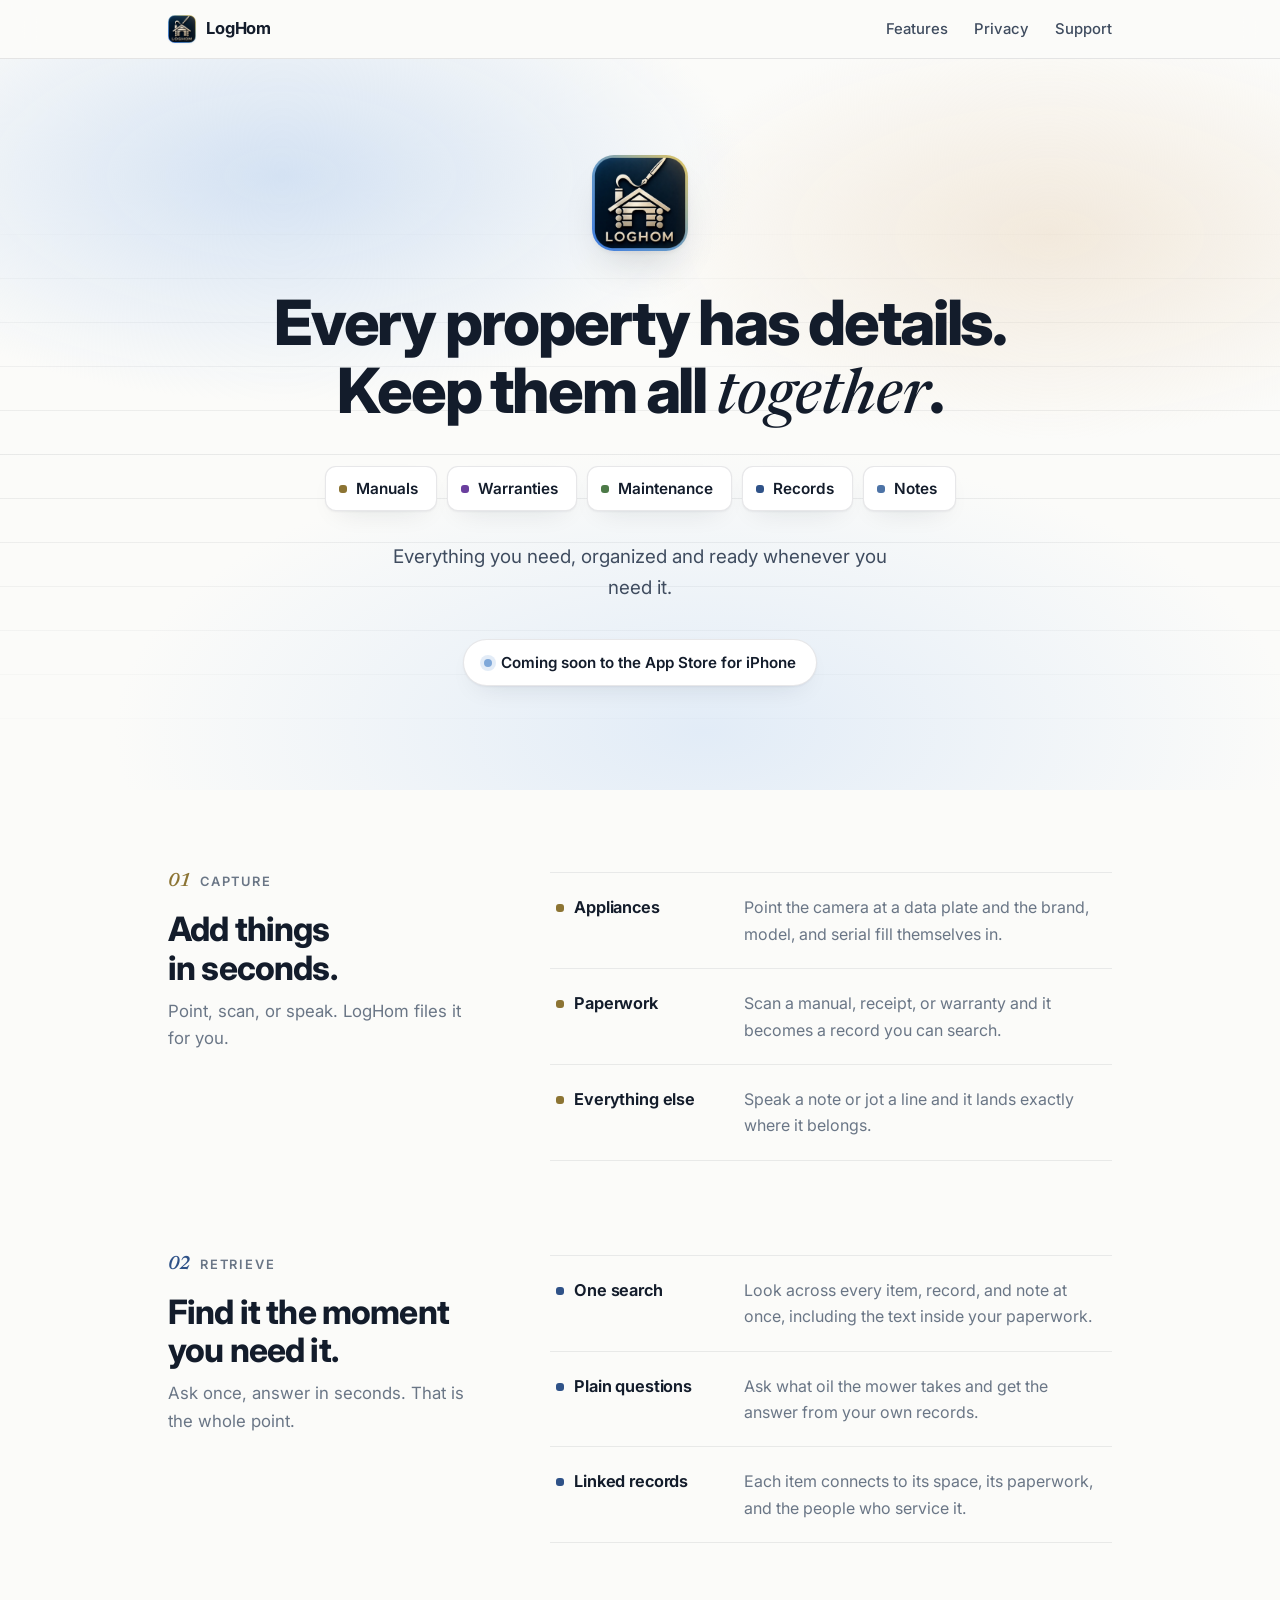
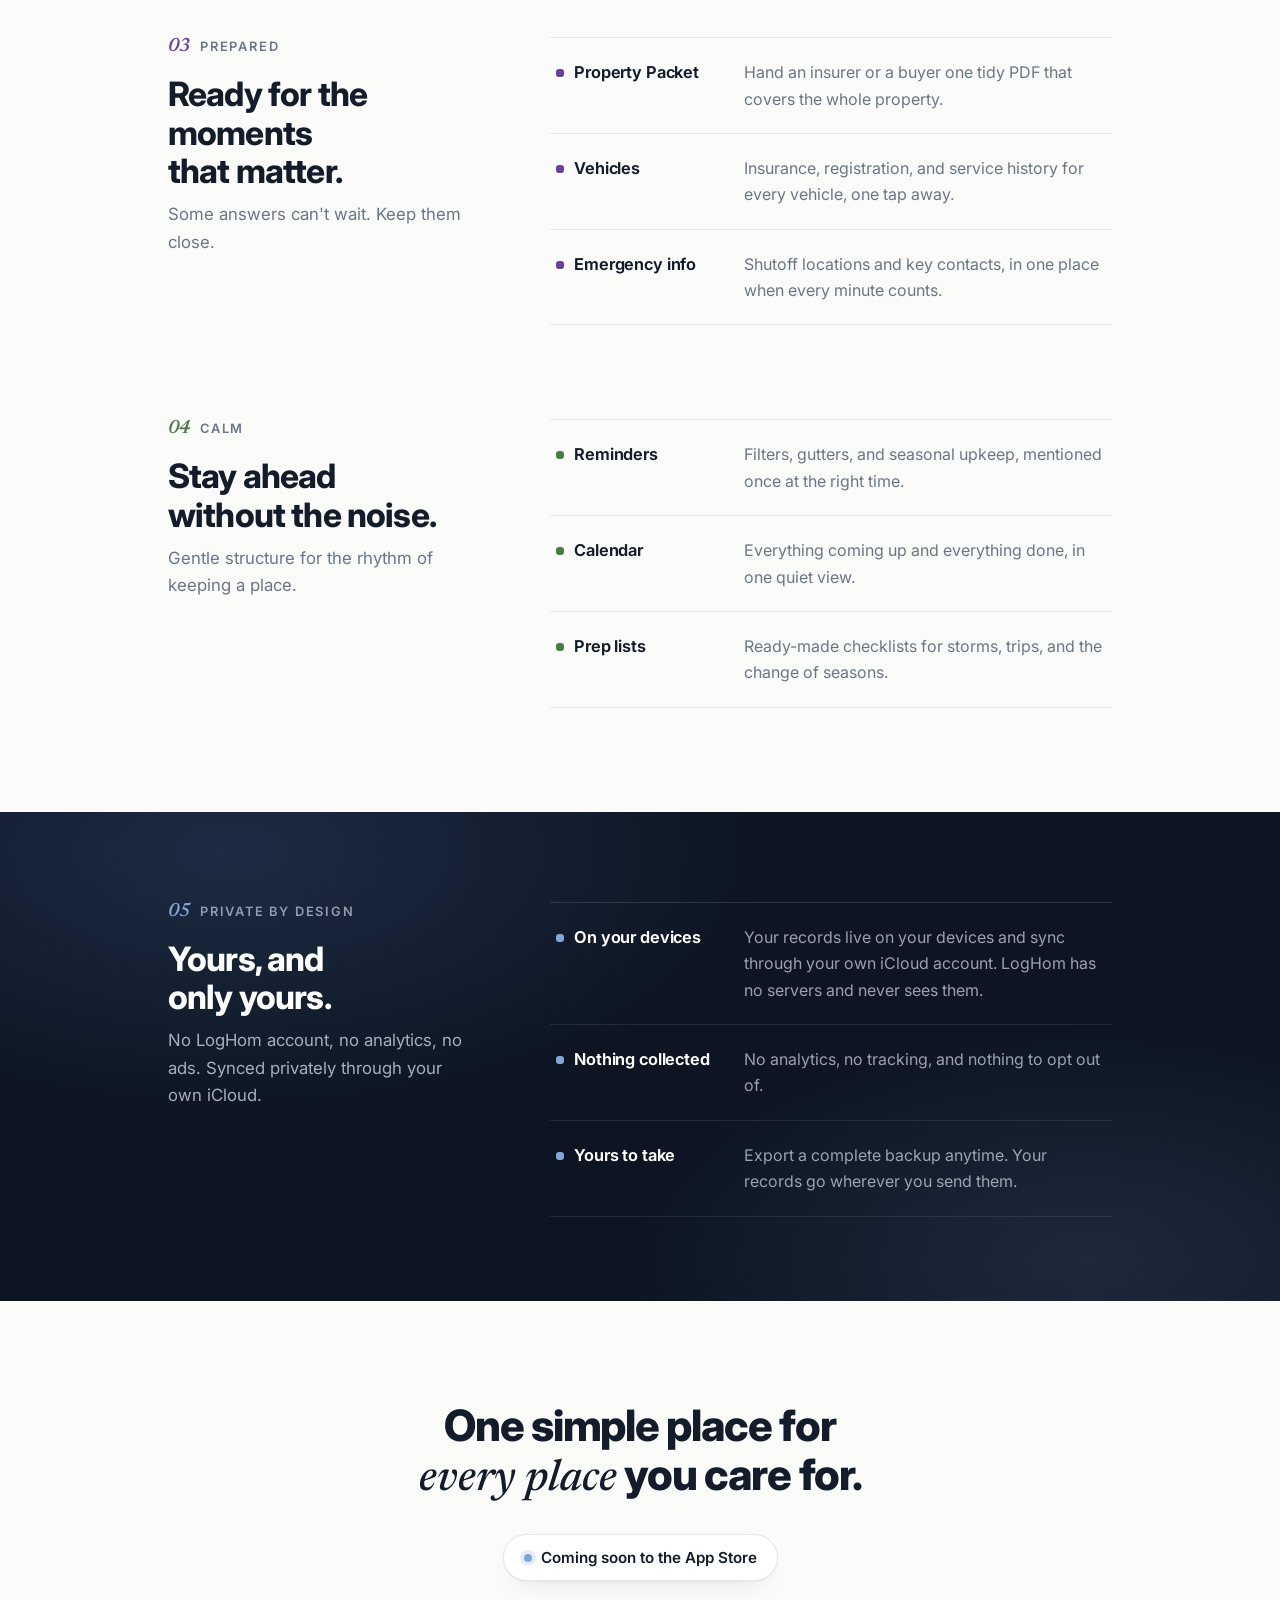
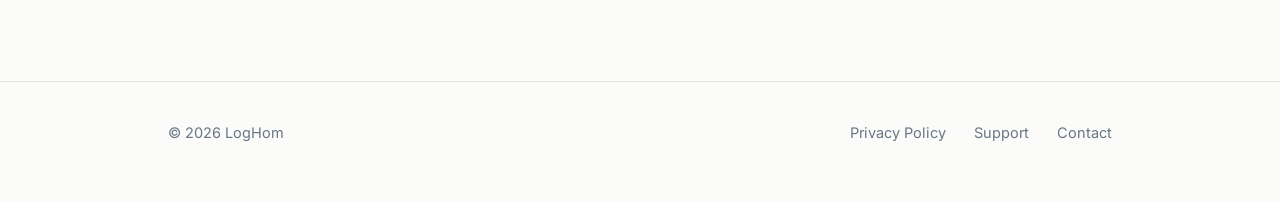
==== commit b88c30c1: "Privacy and support copy: iCloud sync, on-device speech, Apple weather and address lookups, deletion" ====
--- a/index.html
+++ b/index.html
@@ -21,7 +21,7 @@
     <a class="brand" href="/"><img src="icon.png" alt="">LogHom</a>
     <a href="#capture">Features</a>
     <a href="#private">Privacy</a>
-    <a href="support.html">Support</a>
+    <a href="https://loghom.com/support">Support</a>
   </div>
 </nav>
 
@@ -108,7 +108,7 @@
       </li>
       <li class="reveal">
         <h3>Emergency info</h3>
-        <p>Shutoff locations and key contacts, kept where the whole household can find them.</p>
+        <p>Shutoff locations and key contacts, in one place when every minute counts.</p>
       </li>
     </ul>
   </div>
@@ -143,12 +143,12 @@
     <header class="chapter-head reveal">
       <p class="kicker"><span class="num">05</span>Private by design</p>
       <h2>Yours, and only yours.</h2>
-      <p class="sub">Everything lives on your iPhone. No accounts, no cloud, no ads.</p>
+      <p class="sub">No LogHom account, no analytics, no ads. Synced privately through your own iCloud.</p>
     </header>
     <ul class="ledger">
       <li class="reveal">
-        <h3>On your device</h3>
-        <p>Your records stay with you, not on someone else's server.</p>
+        <h3>On your devices</h3>
+        <p>Your records live on your devices and sync through your own iCloud account. LogHom has no servers and never sees them.</p>
       </li>
       <li class="reveal">
         <h3>Nothing collected</h3>
@@ -172,9 +172,9 @@
 <footer>
   <div class="wrap">
     <span class="copy">© 2026 LogHom</span>
-    <a href="privacy.html">Privacy Policy</a>
-    <a href="support.html">Support</a>
-    <a href="mailto:eknudsen1@icloud.com">Contact</a>
+    <a href="https://loghom.com/privacy">Privacy Policy</a>
+    <a href="https://loghom.com/support">Support</a>
+    <a href="mailto:support@loghom.com">Contact</a>
   </div>
 </footer>
 
